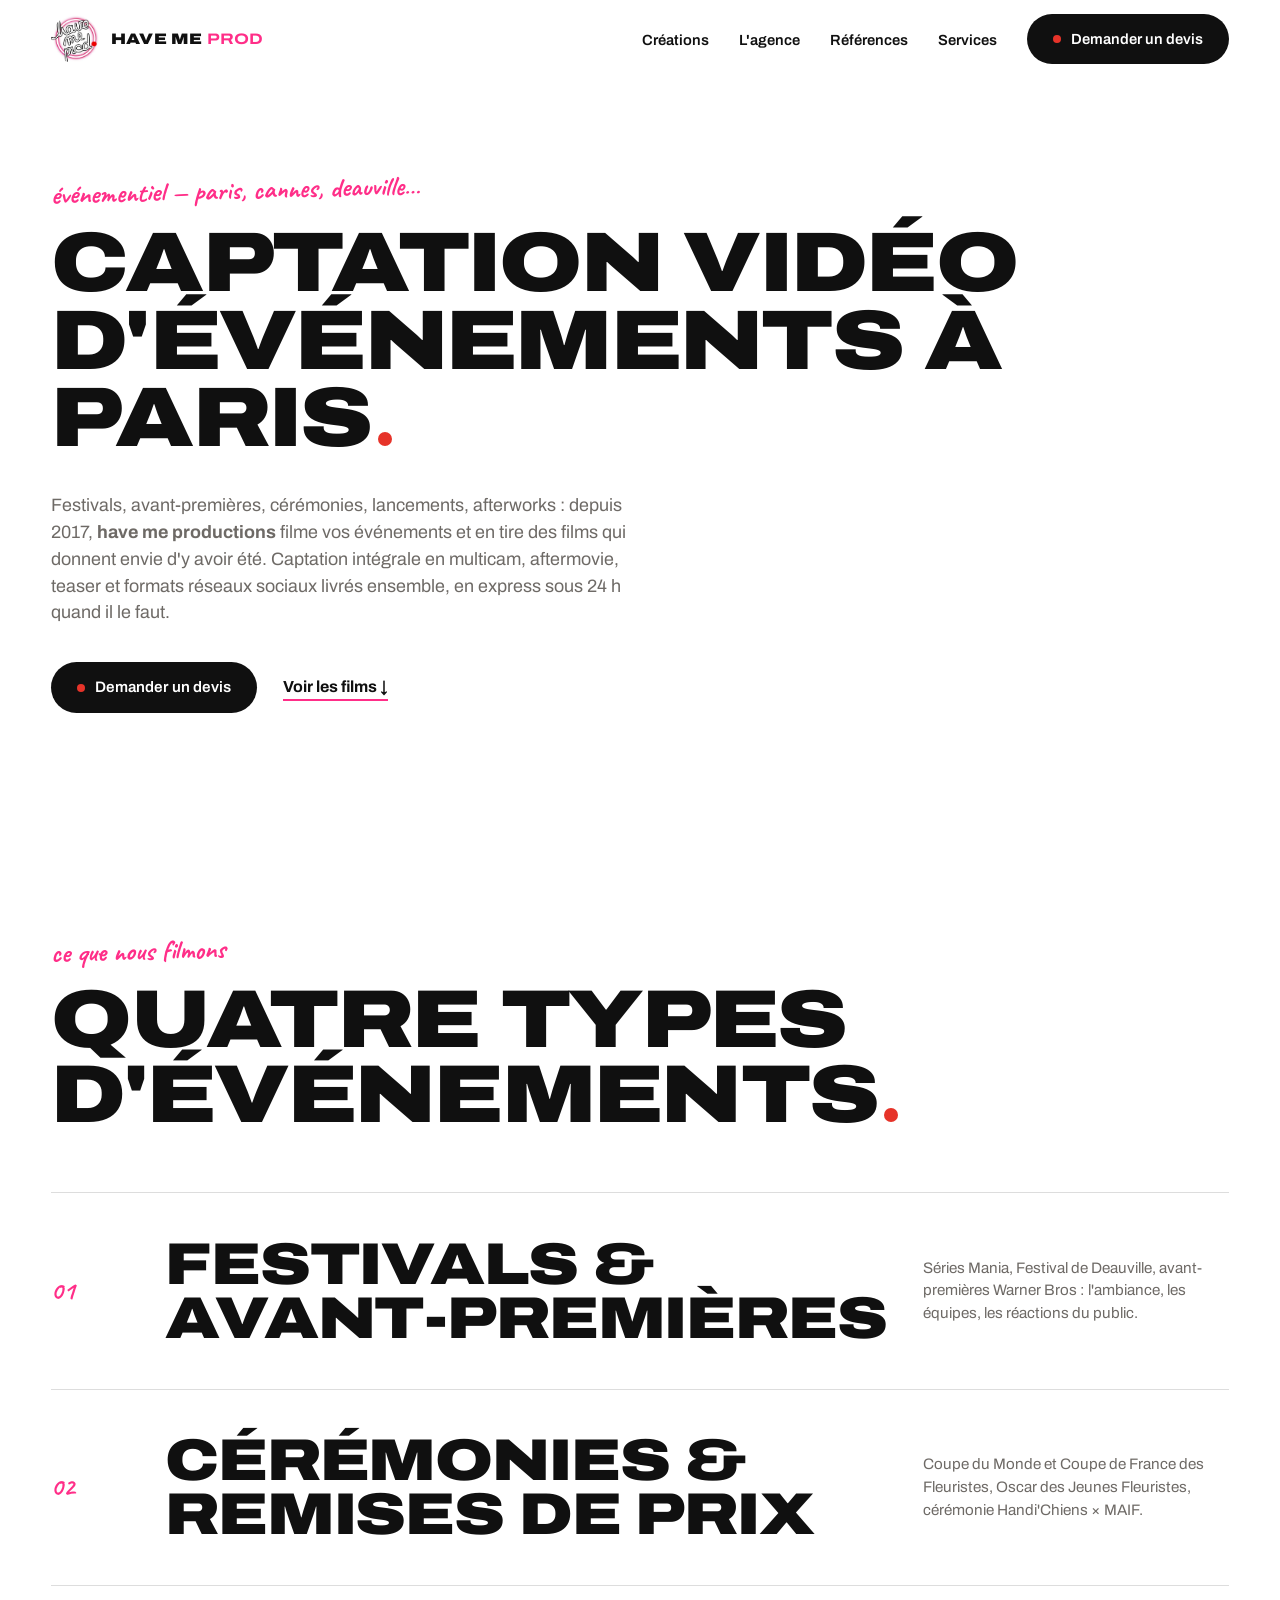
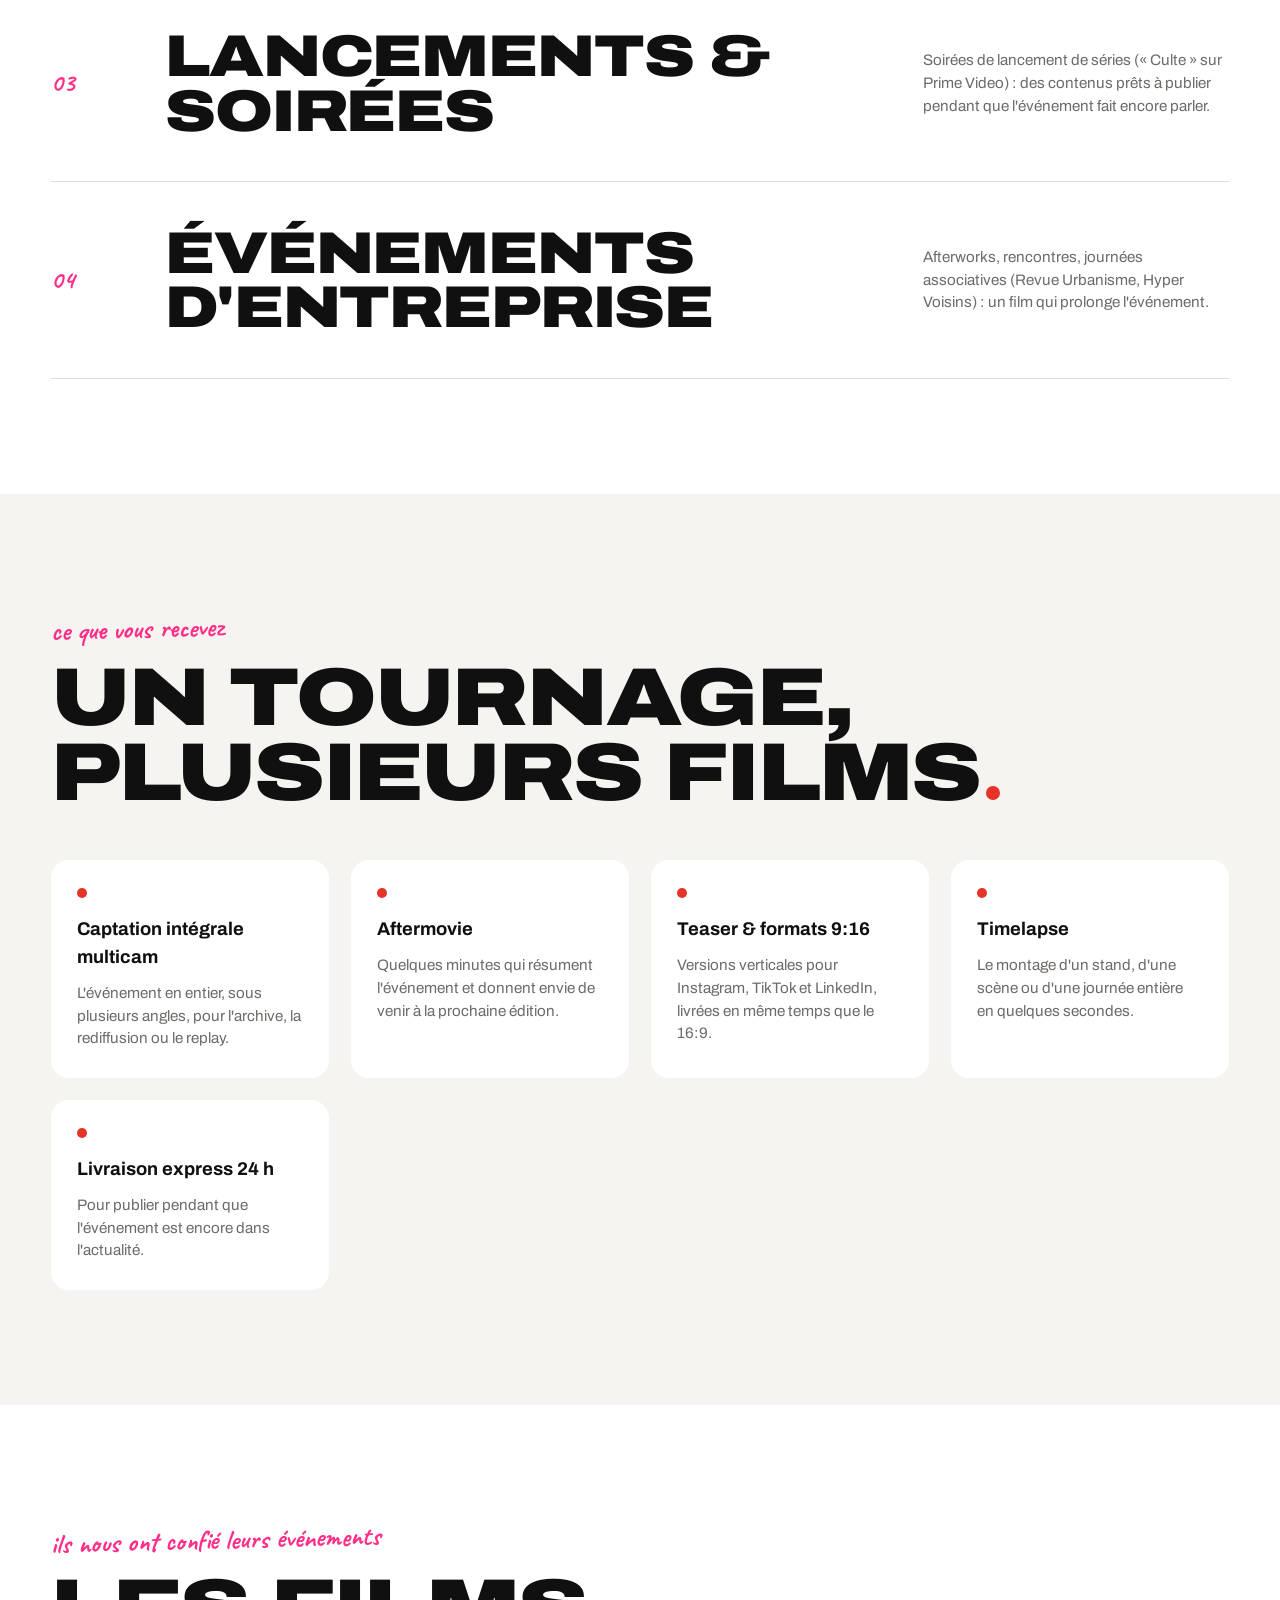
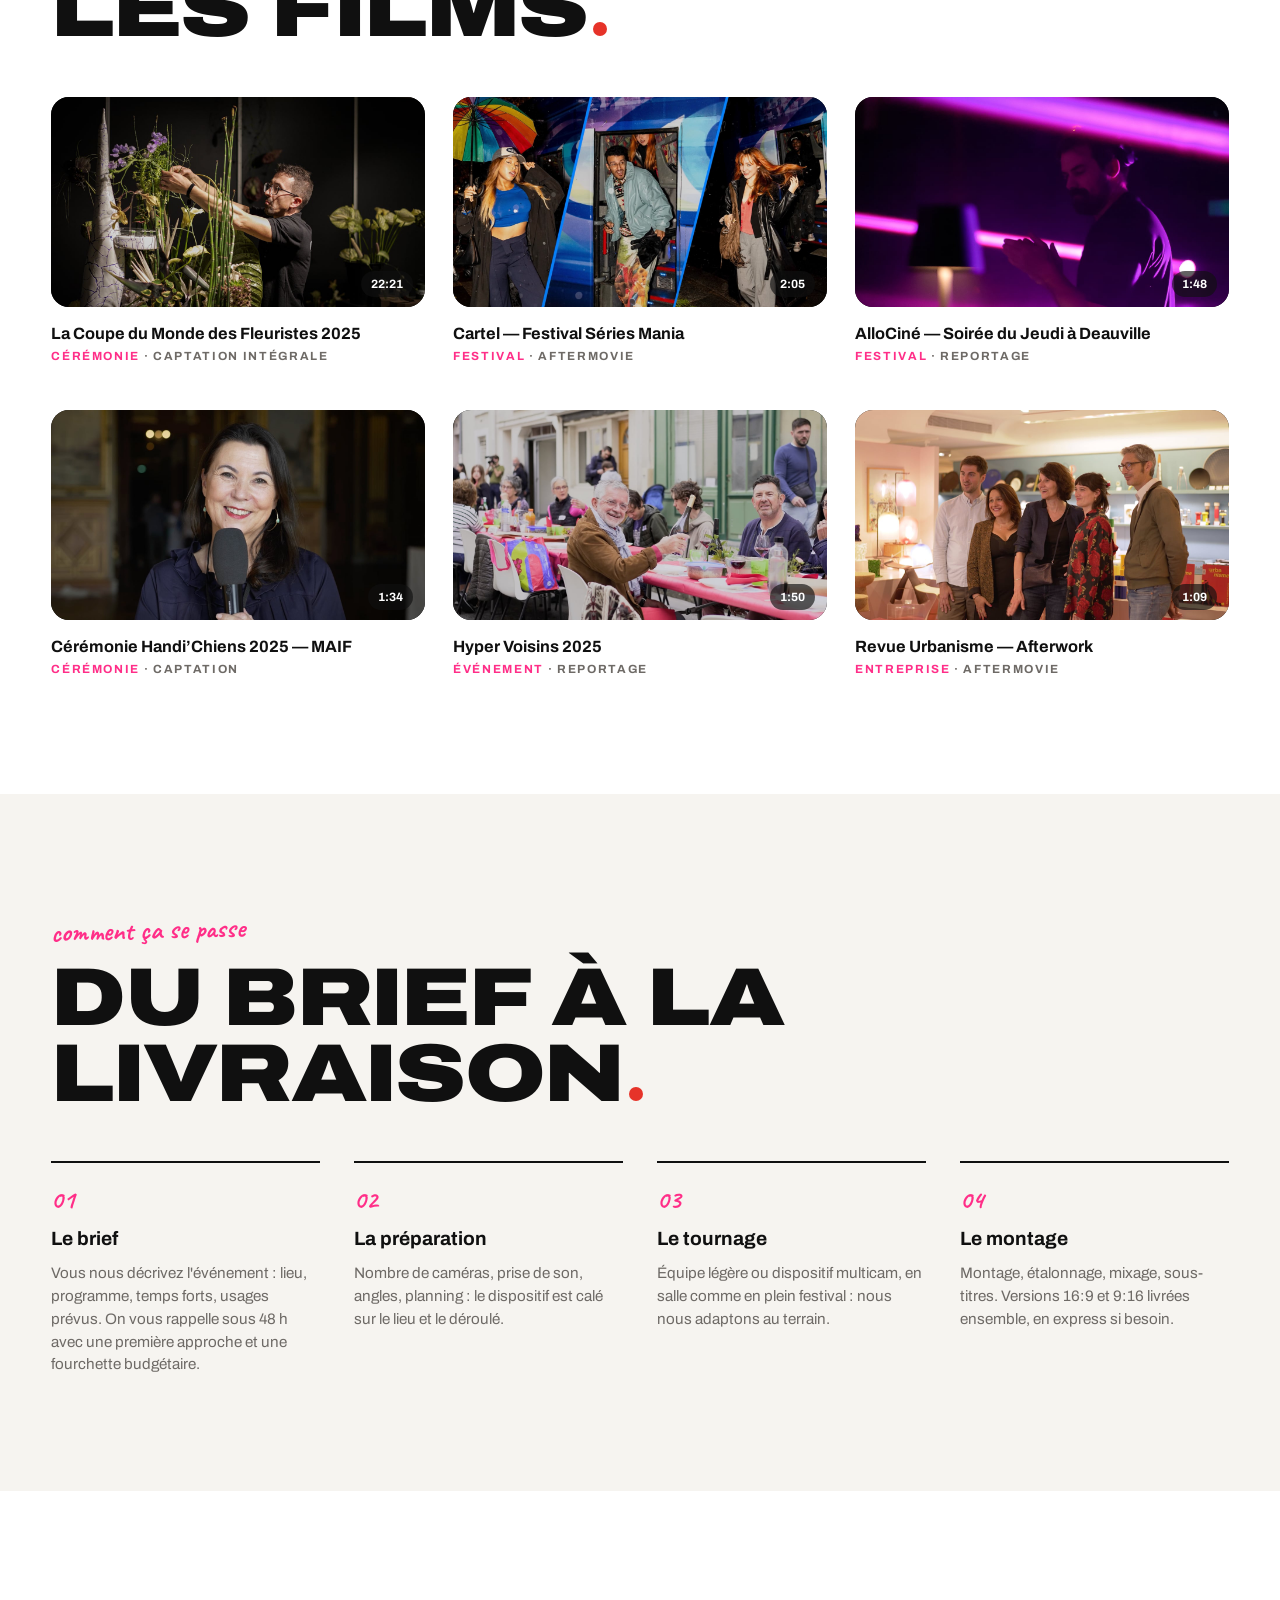
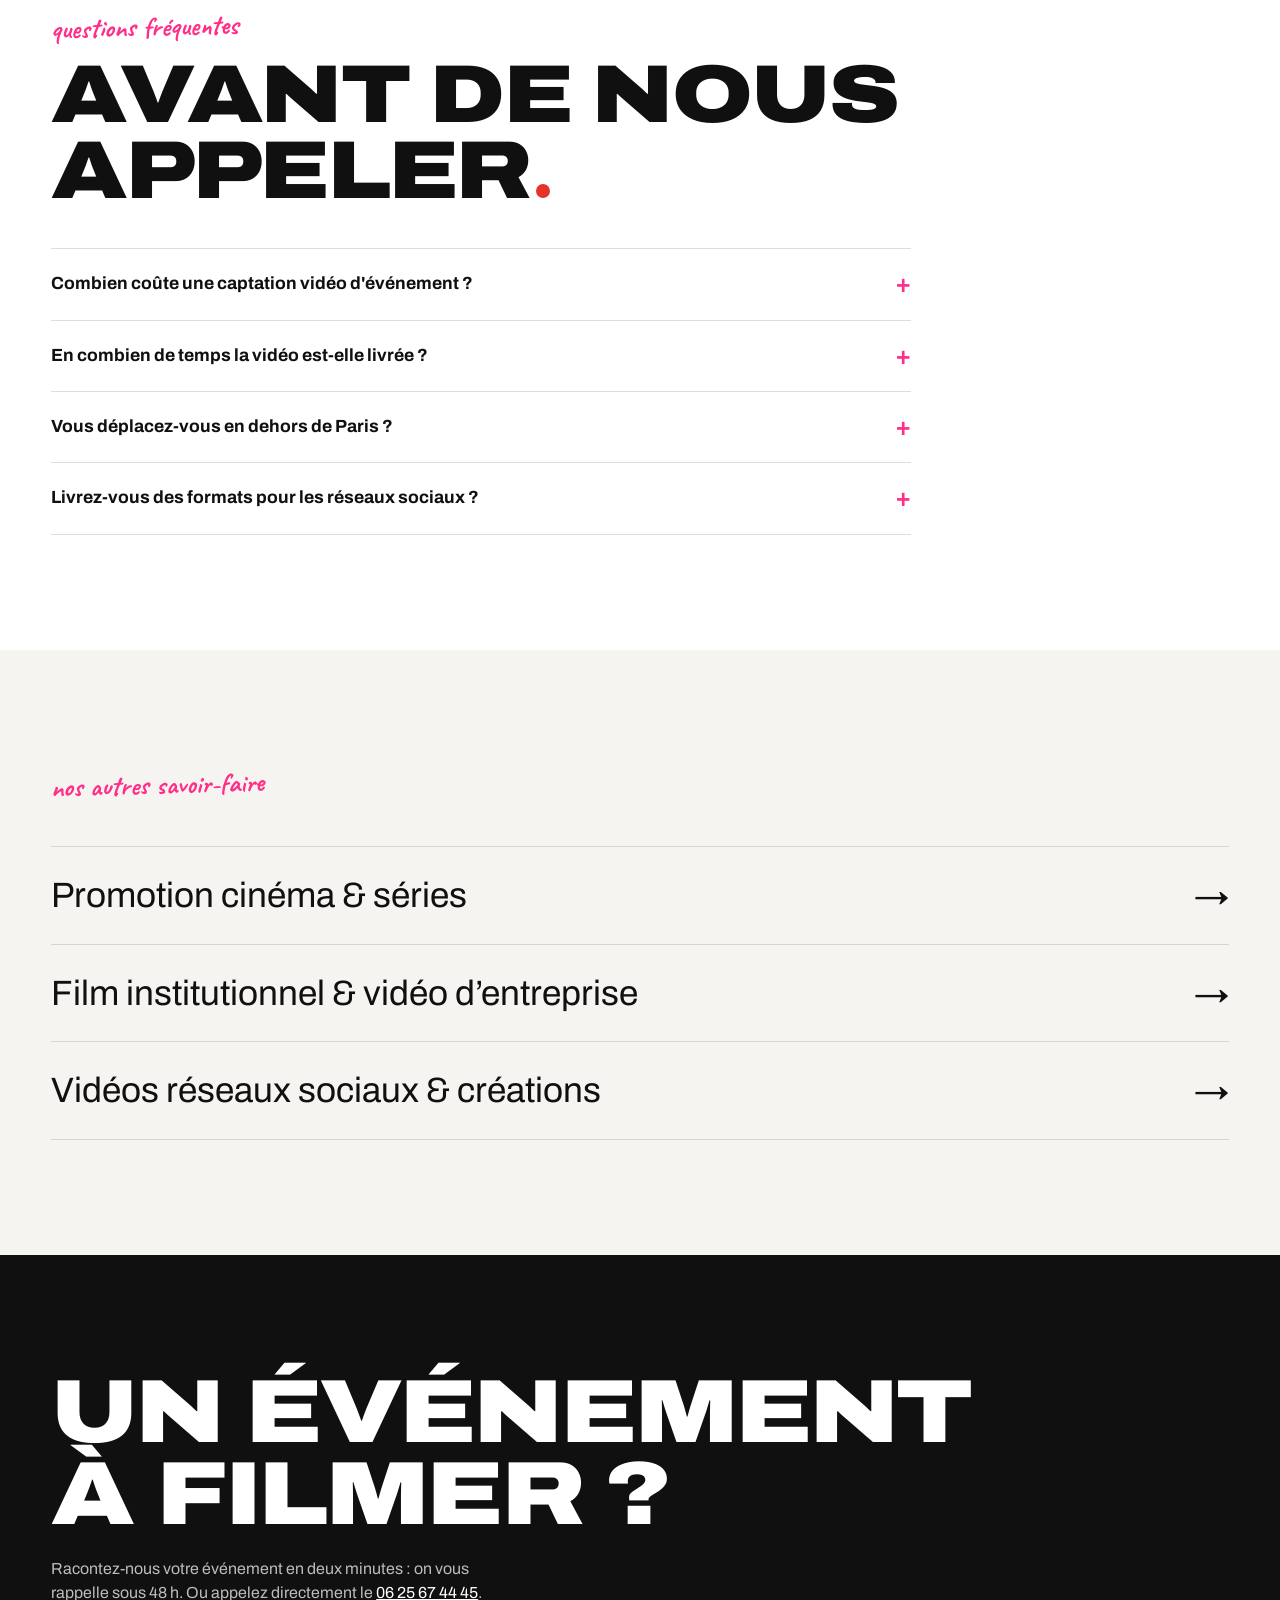
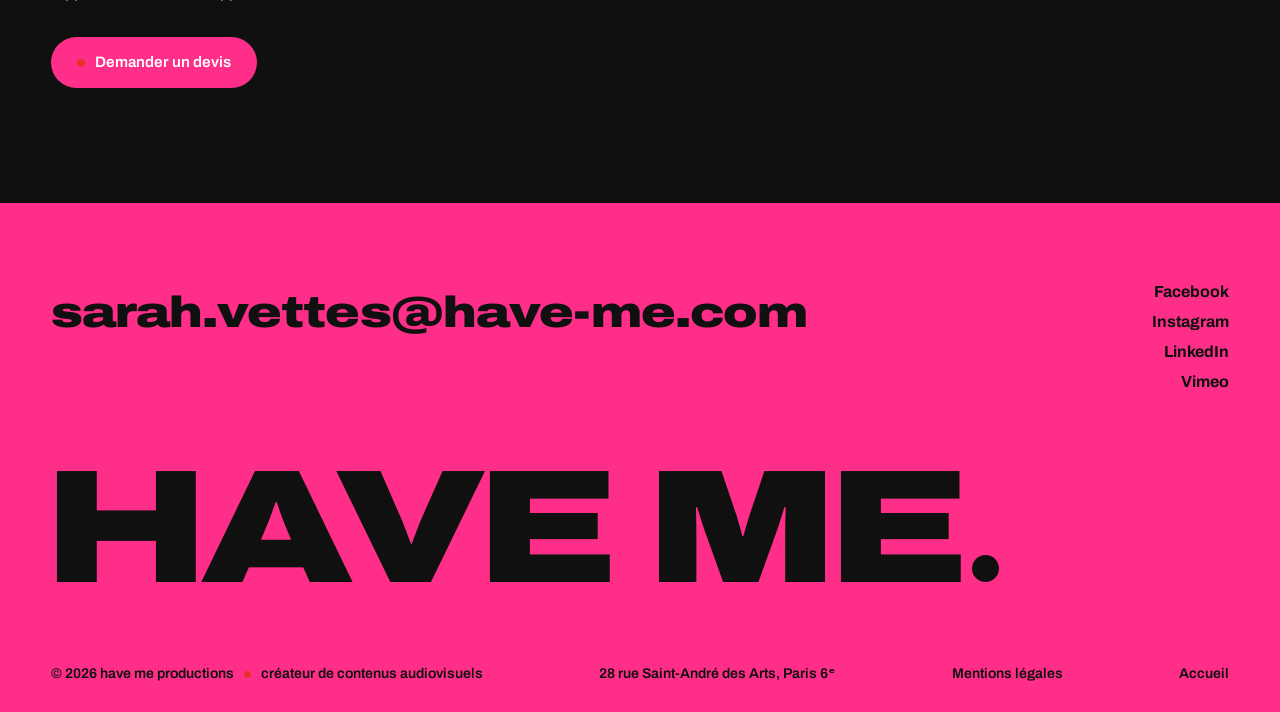
==== captation-video-evenement/index.html @ 72191d5e "Audit SEO : 4 pages service, mentions légales, balisage vidéo, rideau plus court, cercle et annotati" ====
<!DOCTYPE html>
<html lang="fr">
<head>
<meta charset="UTF-8">
<meta name="robots" content="noindex, nofollow">
<meta name="viewport" content="width=device-width, initial-scale=1.0">
<title>Captation vidéo d'événements à Paris — have me productions</title>
<meta name="description" content="Captation multicam, aftermovie, teaser et formats 9:16 pour vos festivals, cérémonies, lancements et soirées d'entreprise. Livraison express 24 h. Agence vidéo à Paris 6ᵉ.">
<link rel="canonical" href="https://have-me.com/captation-video-evenement/">
<meta property="og:type" content="website">
<meta property="og:title" content="Captation vidéo d'événements à Paris — have me productions">
<meta property="og:description" content="Festivals, cérémonies, lancements, afterworks : captation multicam, aftermovie et formats réseaux sociaux livrés ensemble.">
<meta property="og:url" content="https://have-me.com/captation-video-evenement/">
<meta property="og:image" content="https://have-me.com/assets/thumbs/1138021515.jpg">
<meta property="og:locale" content="fr_FR">
<link rel="icon" href="../public/logohaveme.jpeg">
<link rel="preconnect" href="https://fonts.googleapis.com">
<link rel="preconnect" href="https://fonts.gstatic.com" crossorigin>
<link href="https://fonts.googleapis.com/css2?family=Archivo:ital,wdth,wght@0,62..125,100..900;1,62..125,100..900&family=Caveat:wght@400..700&display=swap" rel="stylesheet">
<link rel="stylesheet" href="../css/style.css">
<script type="application/ld+json">
{
  "@context": "https://schema.org",
  "@graph": [
    {
      "@type": "Service",
      "@id": "https://have-me.com/captation-video-evenement/#service",
      "name": "Captation vidéo d'événements",
      "serviceType": "Captation vidéo d'événements",
      "description": "Captation multicam, aftermovie, teaser, timelapse et formats 9:16 pour festivals, cérémonies, lancements et événements d'entreprise. Livraison express 24 h.",
      "provider": { "@id": "https://have-me.com/#agence", "@type": "ProfessionalService", "name": "have me productions", "url": "https://have-me.com/" },
      "areaServed": "France",
      "url": "https://have-me.com/captation-video-evenement/"
    },
    {
      "@type": "BreadcrumbList",
      "itemListElement": [
        { "@type": "ListItem", "position": 1, "name": "Accueil", "item": "https://have-me.com/" },
        { "@type": "ListItem", "position": 2, "name": "Captation vidéo d'événements", "item": "https://have-me.com/captation-video-evenement/" }
      ]
    }
  ]
}
</script>
<script type="application/ld+json">
{
 "@context": "https://schema.org",
 "@graph": [
  {
   "@type": "VideoObject",
   "name": "La Coupe du Monde des Fleuristes 2025",
   "description": "Captation (événementiel) réalisé par have me productions, agence de création audiovisuelle à Paris.",
   "thumbnailUrl": "https://have-me.com/assets/thumbs/1138021515.jpg",
   "uploadDate": "2025-11-18",
   "duration": "PT22M21S",
   "embedUrl": "https://player.vimeo.com/video/1138021515",
   "publisher": {
    "@id": "https://have-me.com/#agence"
   }
  },
  {
   "@type": "VideoObject",
   "name": "Cartel — Festival Séries Mania",
   "description": "Aftermovie (cinéma et séries) réalisé par have me productions, agence de création audiovisuelle à Paris.",
   "thumbnailUrl": "https://have-me.com/assets/thumbs/1138025530.jpg",
   "uploadDate": "2025-11-18",
   "duration": "PT2M5S",
   "embedUrl": "https://player.vimeo.com/video/1138025530",
   "publisher": {
    "@id": "https://have-me.com/#agence"
   }
  },
  {
   "@type": "VideoObject",
   "name": "AlloCiné — Soirée du Jeudi à Deauville",
   "description": "Reportage (cinéma et séries) réalisé par have me productions, agence de création audiovisuelle à Paris.",
   "thumbnailUrl": "https://have-me.com/assets/thumbs/1138018758.jpg",
   "uploadDate": "2025-11-18",
   "duration": "PT1M48S",
   "embedUrl": "https://player.vimeo.com/video/1138018758",
   "publisher": {
    "@id": "https://have-me.com/#agence"
   }
  },
  {
   "@type": "VideoObject",
   "name": "Cérémonie Handi’Chiens 2025 — MAIF",
   "description": "Captation (causes engagées) réalisé par have me productions, agence de création audiovisuelle à Paris.",
   "thumbnailUrl": "https://have-me.com/assets/thumbs/1138038937.jpg",
   "uploadDate": "2025-11-18",
   "duration": "PT1M34S",
   "embedUrl": "https://player.vimeo.com/video/1138038937",
   "publisher": {
    "@id": "https://have-me.com/#agence"
   }
  },
  {
   "@type": "VideoObject",
   "name": "Hyper Voisins 2025",
   "description": "Reportage (événementiel) réalisé par have me productions, agence de création audiovisuelle à Paris.",
   "thumbnailUrl": "https://have-me.com/assets/thumbs/1138020257.jpg",
   "uploadDate": "2025-11-18",
   "duration": "PT1M50S",
   "embedUrl": "https://player.vimeo.com/video/1138020257",
   "publisher": {
    "@id": "https://have-me.com/#agence"
   }
  },
  {
   "@type": "VideoObject",
   "name": "Revue Urbanisme — Afterwork",
   "description": "Aftermovie (événementiel) réalisé par have me productions, agence de création audiovisuelle à Paris.",
   "thumbnailUrl": "https://have-me.com/assets/thumbs/1138014856.jpg",
   "uploadDate": "2025-11-18",
   "duration": "PT1M9S",
   "embedUrl": "https://player.vimeo.com/video/1138014856",
   "publisher": {
    "@id": "https://have-me.com/#agence"
   }
  }
 ]
}
</script>
</head>
<body class="page-service">

<header class="header">
  <a class="header__logo" href="../" aria-label="have me productions — accueil">
    <img src="../public/logohaveme.jpeg" alt="Logo have me prod" width="48" height="48">
    <span class="header__nom">have me<b>prod</b></span>
  </a>
  <button class="burger" type="button" aria-label="Ouvrir le menu" aria-expanded="false" aria-controls="menu">
    <span></span><span></span>
  </button>
  <nav class="header__nav" id="menu" aria-label="Navigation principale">
    <ul>
      <li><a class="roll" href="../#creations"><span data-t="Créations">Créations</span></a></li>
      <li><a class="roll" href="../#agence"><span data-t="L'agence">L'agence</span></a></li>
      <li><a class="roll" href="../#references"><span data-t="Références">Références</span></a></li>
      <li><a class="roll" href="../#services"><span data-t="Services">Services</span></a></li>
      <li><a class="btn" href="../#devis"><span class="dot"></span>Demander un devis</a></li>
    </ul>
  </nav>
</header>

<main>
  <section class="ps-hero">
    <div class="section__inner">
      <span class="eyebrow">événementiel — paris, cannes, deauville…</span>
      <h1 class="titre">Captation vidéo d'événements à <span class="nowrap">Paris<span class="point" aria-hidden="true"></span></span></h1>
      <p class="ps-hero__lead">
        Festivals, avant-premières, cérémonies, lancements, afterworks : depuis 2017,
        <strong>have me productions</strong> filme vos événements et en tire des films qui donnent
        envie d'y avoir été. Captation intégrale en multicam, aftermovie, teaser et formats
        réseaux sociaux livrés ensemble, en express sous 24&nbsp;h quand il le faut.
      </p>
      <div class="ps-hero__actions">
        <a class="btn" href="../#devis"><span class="dot"></span>Demander un devis</a>
        <a class="ps-lien" href="#films">Voir les films ↓</a>
      </div>
    </div>
  </section>

  <section class="ps-section">
    <div class="section__inner">
      <span class="eyebrow">ce que nous filmons</span>
      <h2 class="titre section__titre">Quatre types <span class="nowrap">d'événements<span class="point" aria-hidden="true"></span></span></h2>
      <ol class="services__liste">
        <li class="service">
          <span class="service__num">01</span>
          <h3 class="titre service__nom">Festivals &amp; avant-premières</h3>
          <p class="service__detail">Séries Mania, Festival de Deauville, avant-premières Warner Bros : l'ambiance, les équipes, les réactions du public.</p>
        </li>
        <li class="service">
          <span class="service__num">02</span>
          <h3 class="titre service__nom">Cérémonies &amp; remises de prix</h3>
          <p class="service__detail">Coupe du Monde et Coupe de France des Fleuristes, Oscar des Jeunes Fleuristes, cérémonie Handi'Chiens × MAIF.</p>
        </li>
        <li class="service">
          <span class="service__num">03</span>
          <h3 class="titre service__nom">Lancements &amp; soirées</h3>
          <p class="service__detail">Soirées de lancement de séries (« Culte » sur Prime Video) : des contenus prêts à publier pendant que l'événement fait encore parler.</p>
        </li>
        <li class="service">
          <span class="service__num">04</span>
          <h3 class="titre service__nom">Événements d'entreprise</h3>
          <p class="service__detail">Afterworks, rencontres, journées associatives (Revue Urbanisme, Hyper Voisins) : un film qui prolonge l'événement.</p>
        </li>
      </ol>
    </div>
  </section>

  <section class="ps-section ps-papier">
    <div class="section__inner">
      <span class="eyebrow">ce que vous recevez</span>
      <h2 class="titre section__titre">Un tournage, plusieurs <span class="nowrap">films<span class="point" aria-hidden="true"></span></span></h2>
      <ul class="ps-formats">
        <li><i class="point"></i><h3>Captation intégrale multicam</h3><p>L'événement en entier, sous plusieurs angles, pour l'archive, la rediffusion ou le replay.</p></li>
        <li><i class="point"></i><h3>Aftermovie</h3><p>Quelques minutes qui résument l'événement et donnent envie de venir à la prochaine édition.</p></li>
        <li><i class="point"></i><h3>Teaser &amp; formats 9:16</h3><p>Versions verticales pour Instagram, TikTok et LinkedIn, livrées en même temps que le 16:9.</p></li>
        <li><i class="point"></i><h3>Timelapse</h3><p>Le montage d'un stand, d'une scène ou d'une journée entière en quelques secondes.</p></li>
        <li><i class="point"></i><h3>Livraison express 24 h</h3><p>Pour publier pendant que l'événement est encore dans l'actualité.</p></li>
      </ul>
    </div>
  </section>

  <section class="ps-section" id="films">
    <div class="section__inner">
      <span class="eyebrow">ils nous ont confié leurs événements</span>
      <h2 class="titre section__titre">Les <span class="nowrap">films<span class="point" aria-hidden="true"></span></span></h2>
      <div class="grille">
        <button class="carte" type="button" data-video="1138021515"><span class="carte__media"><img src="../assets/thumbs/1138021515.jpg" alt="Captation de la Coupe du Monde des Fleuristes 2025" loading="lazy" width="1280" height="720"><span class="carte__duree">22:21</span></span><span class="carte__titre">La Coupe du Monde des Fleuristes 2025</span><span class="carte__meta"><b>Cérémonie</b> · captation intégrale</span></button>
        <button class="carte" type="button" data-video="1138025530"><span class="carte__media"><img src="../assets/thumbs/1138025530.jpg" alt="Aftermovie du Festival Séries Mania pour l'agence Cartel" loading="lazy" width="1280" height="720"><span class="carte__duree">2:05</span></span><span class="carte__titre">Cartel — Festival Séries Mania</span><span class="carte__meta"><b>Festival</b> · aftermovie</span></button>
        <button class="carte" type="button" data-video="1138018758"><span class="carte__media"><img src="../assets/thumbs/1138018758.jpg" alt="Soirée AlloCiné au Festival de Deauville" loading="lazy" width="1280" height="720"><span class="carte__duree">1:48</span></span><span class="carte__titre">AlloCiné — Soirée du Jeudi à Deauville</span><span class="carte__meta"><b>Festival</b> · reportage</span></button>
        <button class="carte" type="button" data-video="1138038937"><span class="carte__media"><img src="../assets/thumbs/1138038937.jpg" alt="Cérémonie Handi'Chiens 2025 avec la MAIF" loading="lazy" width="1280" height="720"><span class="carte__duree">1:34</span></span><span class="carte__titre">Cérémonie Handi’Chiens 2025 — MAIF</span><span class="carte__meta"><b>Cérémonie</b> · captation</span></button>
        <button class="carte" type="button" data-video="1138020257"><span class="carte__media"><img src="../assets/thumbs/1138020257.jpg" alt="Reportage sur l'événement Hyper Voisins 2025" loading="lazy" width="1280" height="720"><span class="carte__duree">1:50</span></span><span class="carte__titre">Hyper Voisins 2025</span><span class="carte__meta"><b>Événement</b> · reportage</span></button>
        <button class="carte" type="button" data-video="1138014856"><span class="carte__media"><img src="../assets/thumbs/1138014856.jpg" alt="Aftermovie de l'afterwork de la Revue Urbanisme" loading="lazy" width="1280" height="720"><span class="carte__duree">1:09</span></span><span class="carte__titre">Revue Urbanisme — Afterwork</span><span class="carte__meta"><b>Entreprise</b> · aftermovie</span></button>
      </div>
    </div>
  </section>

  <section class="ps-section ps-papier">
    <div class="section__inner">
      <span class="eyebrow">comment ça se passe</span>
      <h2 class="titre section__titre">Du brief à la <span class="nowrap">livraison<span class="point" aria-hidden="true"></span></span></h2>
      <ol class="ps-etapes">
        <li><h3>Le brief</h3><p>Vous nous décrivez l'événement : lieu, programme, temps forts, usages prévus. On vous rappelle sous 48&nbsp;h avec une première approche et une fourchette budgétaire.</p></li>
        <li><h3>La préparation</h3><p>Nombre de caméras, prise de son, angles, planning : le dispositif est calé sur le lieu et le déroulé.</p></li>
        <li><h3>Le tournage</h3><p>Équipe légère ou dispositif multicam, en salle comme en plein festival : nous nous adaptons au terrain.</p></li>
        <li><h3>Le montage</h3><p>Montage, étalonnage, mixage, sous-titres. Versions 16:9 et 9:16 livrées ensemble, en express si besoin.</p></li>
      </ol>
    </div>
  </section>

  <section class="ps-section">
    <div class="section__inner">
      <span class="eyebrow">questions fréquentes</span>
      <h2 class="titre section__titre">Avant de nous <span class="nowrap">appeler<span class="point" aria-hidden="true"></span></span></h2>
      <div class="ps-faq">
        <details>
          <summary>Combien coûte une captation vidéo d'événement&nbsp;?</summary>
          <p>Le budget dépend de la durée de l'événement, du nombre de caméras et des films à livrer. Décrivez votre projet dans le formulaire : nous revenons vers vous sous 48&nbsp;h avec une fourchette budgétaire.</p>
        </details>
        <details>
          <summary>En combien de temps la vidéo est-elle livrée&nbsp;?</summary>
          <p>En express sous 24&nbsp;h pour un aftermovie ou des formats réseaux sociaux. Pour une captation intégrale, le délai est fixé avec vous au moment du devis.</p>
        </details>
        <details>
          <summary>Vous déplacez-vous en dehors de Paris&nbsp;?</summary>
          <p>Oui. Nous avons notamment tourné à Cannes et au Festival de Deauville.</p>
        </details>
        <details>
          <summary>Livrez-vous des formats pour les réseaux sociaux&nbsp;?</summary>
          <p>Oui : chaque film peut être livré en 16:9 et en 9:16, en même temps.</p>
        </details>
      </div>
    </div>
  </section>

  <section class="ps-section ps-papier">
    <div class="section__inner">
      <span class="eyebrow">nos autres savoir-faire</span>
      <ul class="ps-autres">
        <li><a href="../promotion-cinema-series/">Promotion cinéma &amp; séries <span aria-hidden="true">→</span></a></li>
        <li><a href="../film-institutionnel/">Film institutionnel &amp; vidéo d’entreprise <span aria-hidden="true">→</span></a></li>
        <li><a href="../video-reseaux-sociaux/">Vidéos réseaux sociaux &amp; créations <span aria-hidden="true">→</span></a></li>
      </ul>
    </div>
  </section>

  <section class="ps-section ps-cta">
    <div class="section__inner">
      <h2 class="titre">Un événement <span class="nowrap">à filmer&nbsp;?</span></h2>
      <p>Racontez-nous votre événement en deux minutes : on vous rappelle sous 48&nbsp;h. Ou appelez directement le <a href="tel:+33625674445">06 25 67 44 45</a>.</p>
      <a class="btn btn--rose" href="../#devis"><span class="dot"></span>Demander un devis</a>
    </div>
  </section>
</main>

<footer class="footer">
  <div class="footer__haut">
    <a class="footer__mail" href="mailto:sarah.vettes@have-me.com">sarah.vettes@have-me.com</a>
    <ul class="footer__socials">
      <li><a class="roll" href="https://www.facebook.com/havemeprod/" target="_blank" rel="noopener"><span data-t="Facebook">Facebook</span></a></li>
      <li><a class="roll" href="https://www.instagram.com/have_me_productions/" target="_blank" rel="noopener"><span data-t="Instagram">Instagram</span></a></li>
      <li><a class="roll" href="https://www.linkedin.com/company/have-me-productions/" target="_blank" rel="noopener"><span data-t="LinkedIn">LinkedIn</span></a></li>
      <li><a class="roll" href="https://vimeo.com/haveme" target="_blank" rel="noopener"><span data-t="Vimeo">Vimeo</span></a></li>
    </ul>
  </div>
  <p class="footer__marque titre" aria-hidden="true">have me<span class="point"></span></p>
  <div class="footer__bas">
    <span>© 2026 have me productions<span class="dot"></span>créateur de contenus audiovisuels</span>
    <span>28 rue Saint-André des Arts, Paris 6ᵉ</span>
    <a href="../mentions-legales.html">Mentions légales</a>
    <a href="../">Accueil</a>
  </div>
</footer>

<script src="../js/service.js"></script>
</body>
</html>
---- css/style.css ----
/* ==========================================================================
   have me productions — thème « point rouge », v2 (motion premium)
   Galerie blanche, encre noire, rose néon, point rouge signature.
   ========================================================================== */
:root{
  --blanc:#ffffff;
  --papier:#f6f4f0;
  --encre:#101010;
  --gris:#6e6a66;
  --gris-clair:#d8d4cf;
  --rose:#ff2e88;
  --rouge:#e63329;
  --rayon:18px;
  --ease:cubic-bezier(.16,1,.3,1);
  --gouttiere:clamp(20px,4vw,56px);
}
*{margin:0;padding:0;box-sizing:border-box}
html{-webkit-text-size-adjust:100%}
html:not(.lenis){scroll-behavior:smooth}
html.lenis,html.lenis body{height:auto}
.lenis.lenis-stopped{overflow:hidden}
body{
  font-family:'Archivo',system-ui,sans-serif;
  background:var(--blanc);
  color:var(--encre);
  line-height:1.5;
  -webkit-font-smoothing:antialiased;
  overflow-x:clip;
}
img{max-width:100%;display:block}
a{color:inherit}
button{font:inherit;color:inherit}
::selection{background:var(--rose);color:var(--blanc)}
.script{font-family:'Caveat',cursive;font-weight:700}
:focus-visible{outline:2.5px solid var(--rose);outline-offset:3px;border-radius:4px}

.titre{
  font-weight:900;
  font-variation-settings:"wdth" 122;
  text-transform:uppercase;
  letter-spacing:-.02em;
  line-height:.92;
}
.point{
  display:inline-block;width:.17em;height:.17em;border-radius:50%;
  background:var(--rouge);margin-left:.07em;vertical-align:baseline;
}
.eyebrow{
  font-family:'Caveat',cursive;font-weight:700;
  font-size:clamp(1.35rem,2.2vw,1.7rem);color:var(--rose);
  transform:rotate(-1.5deg);display:inline-block;
}
.section{padding:clamp(90px,12vw,160px) var(--gouttiere)}
.section__inner{max-width:1320px;margin:0 auto}
.section__titre{font-size:clamp(2.4rem,6.4vw,5.6rem);margin-top:10px}

/* ---------- boutons ---------- */
.btn{
  position:relative;overflow:hidden;isolation:isolate;
  display:inline-flex;align-items:center;gap:10px;
  background:var(--encre);color:var(--blanc);
  padding:14px 26px;border-radius:999px;
  text-decoration:none;font-weight:600;font-size:.95rem;
  border:none;cursor:pointer;
  transition:color .4s var(--ease);
}
/* remplissage rose qui monte depuis le bas */
.btn::before{
  content:"";position:absolute;inset:0;z-index:-1;border-radius:inherit;
  background:var(--rose);transform:translateY(101%);
  transition:transform .55s var(--ease);
}
.btn:hover::before,.btn:focus-visible::before{transform:none}
.btn .dot{width:8px;height:8px;border-radius:50%;background:var(--rouge);flex:none;transition:background .3s ease,transform .4s var(--ease)}
.btn:hover .dot{background:var(--blanc);transform:scale(1.4)}
.btn--rose{background:var(--rose)}
.btn--rose::before{background:var(--blanc)}
.btn--rose:hover{color:var(--encre)}
.btn--rose:hover .dot{background:var(--rouge)}

/* lien « roll » : le libellé glisse et laisse place à son double */
.roll{text-decoration:none;display:inline-block;overflow:hidden;vertical-align:bottom}
.roll span{display:inline-block;position:relative;transition:transform .5s var(--ease)}
.roll span::after{
  content:attr(data-t);position:absolute;left:0;top:100%;color:var(--rose);
}
.roll:hover span,.roll:focus-visible span{transform:translateY(-100%)}

/* ---------- intro (rideau) ---------- */
.intro{display:none}
.avec-intro .intro{
  position:fixed;inset:0;z-index:200;display:flex;flex-direction:column;justify-content:space-between;
  padding:28px var(--gouttiere);background:var(--encre);color:var(--blanc);
  /* secours si le JS ne se charge pas : le rideau s'efface seul */
  animation:introSecours .6s ease 6s forwards;
}
@keyframes introSecours{to{opacity:0;visibility:hidden}}
.intro__haut{display:flex;justify-content:space-between;align-items:baseline;font-weight:600}
.intro__marque{font-weight:900;font-variation-settings:"wdth" 122;text-transform:uppercase;font-size:1.1rem;letter-spacing:.02em}
.intro__lieu{font-family:'Caveat',cursive;font-size:1.5rem;color:var(--rose)}
.intro__compteur{
  font-weight:900;font-variation-settings:"wdth" 125;line-height:.8;
  font-size:clamp(6rem,22vw,20rem);letter-spacing:-.04em;align-self:flex-end;
  display:flex;align-items:flex-start;overflow:hidden;
}
.intro__compteur b{font-weight:inherit;display:inline-block;font-variant-numeric:tabular-nums}
.intro__barre{position:absolute;left:0;right:0;bottom:0;height:4px;background:rgba(255,255,255,.08)}
.intro__barre i{position:absolute;inset:0;background:linear-gradient(90deg,var(--rouge),var(--rose));transform:scaleX(0);transform-origin:0 50%}

/* ---------- header ---------- */
.header{
  position:fixed;top:0;left:0;right:0;z-index:80;
  display:flex;align-items:center;justify-content:space-between;
  padding:14px var(--gouttiere);
  transition:background .4s ease,box-shadow .4s ease;
}
.header.plein{
  background:rgba(255,255,255,.82);
  backdrop-filter:blur(16px) saturate(1.4);-webkit-backdrop-filter:blur(16px) saturate(1.4);
  box-shadow:0 1px 0 rgba(16,16,16,.06);
}
.header__logo{display:flex;align-items:center;gap:12px;text-decoration:none}
.header__logo img{width:48px;height:48px;object-fit:cover;border-radius:50%;transition:transform .8s var(--ease)}
.header__logo:hover img{transform:rotate(-20deg) scale(1.06)}
.header__nom{font-weight:900;font-variation-settings:"wdth" 122;text-transform:uppercase;font-size:.95rem;letter-spacing:.01em}
.header__nom b{color:var(--rose);margin-left:.3em}
.header__nav ul{display:flex;gap:30px;align-items:center;list-style:none}
.header__nav a{font-size:.92rem;font-weight:600}
.burger{display:none;background:none;border:none;cursor:pointer;padding:12px;position:relative;z-index:2}
.burger span{display:block;width:26px;height:2px;background:var(--encre);margin:6px 0;transition:transform .5s var(--ease)}
.nav-ouverte .burger span:nth-child(1){transform:translateY(4px) rotate(45deg)}
.nav-ouverte .burger span:nth-child(2){transform:translateY(-4px) rotate(-45deg)}

/* ---------- hero : mise en page de base (sans motion) ---------- */
.hero{position:relative;padding:150px var(--gouttiere) 0}
.hero__texte{max-width:1320px;margin:0 auto;position:relative;z-index:2}
.hero__h1{font-size:inherit;font-weight:inherit}
.hero__titre{display:block;font-size:clamp(2.4rem,7.4vw,8.4rem);margin-top:14px}
.hero__ligne{display:block;white-space:nowrap}
.hero__titre .cercle{position:relative;display:inline-block;white-space:nowrap}
.hero__titre .cercle svg{
  position:absolute;inset:-18% -7%;width:114%;height:136%;
  overflow:visible;pointer-events:none;
}
.hero__titre .cercle path{
  fill:none;stroke:var(--rose);stroke-width:7;stroke-linecap:round;vector-effect:non-scaling-stroke;
  stroke-dasharray:3000;stroke-dashoffset:0;
  filter:drop-shadow(0 0 6px rgba(255,46,136,.45));
}
.hero__bas{display:flex;justify-content:space-between;align-items:flex-end;gap:32px;margin-top:34px;flex-wrap:wrap}
.hero__sub{font-size:1.08rem;color:var(--gris);max-width:44ch}
.hero__sub strong{color:var(--encre)}
.hero__actions{display:flex;gap:26px;align-items:center}
.hero__scroll{
  display:inline-flex;align-items:center;gap:10px;
  font-size:.75rem;font-weight:700;letter-spacing:.2em;text-transform:uppercase;color:var(--gris);
}
.hero__scroll i{width:1px;height:38px;background:var(--gris-clair);position:relative;overflow:hidden}
.hero__scroll i::after{
  content:"";position:absolute;left:0;top:0;width:100%;height:40%;background:var(--rose);
  animation:goutte 1.8s var(--ease) infinite;
}
@keyframes goutte{from{transform:translateY(-100%)}to{transform:translateY(260%)}}

.hero__scene{position:relative;max-width:1320px;margin:60px auto 0}
.screen{
  position:relative;display:block;width:100%;aspect-ratio:16/9;overflow:hidden;cursor:pointer;
  border:none;padding:0;background:var(--encre);border-radius:var(--rayon);
}
.screen img,.screen iframe{position:absolute;inset:0;width:100%;height:100%;object-fit:cover;border:0}
.screen iframe{pointer-events:none;opacity:0;transition:opacity 1s ease}
.screen.ambiant-actif iframe{opacity:1}
.screen__voile{position:absolute;inset:0;background:linear-gradient(180deg,transparent 55%,rgba(16,16,16,.55))}
.screen__legende{
  position:absolute;left:0;right:0;top:50%;transform:translateY(-50%);
  display:flex;justify-content:center;gap:.04em;pointer-events:none;
  font-weight:900;font-variation-settings:"wdth" 125;text-transform:uppercase;
  font-size:clamp(3.4rem,15vw,16rem);line-height:.8;letter-spacing:-.04em;color:var(--blanc);
  mix-blend-mode:difference;opacity:0;
}
.screen__mot{display:inline-block}
.screen__mot:last-child{color:var(--rose);mix-blend-mode:normal}
.screen__badge{
  position:absolute;left:20px;bottom:18px;z-index:2;
  display:inline-flex;align-items:center;gap:9px;
  background:rgba(16,16,16,.6);color:var(--blanc);
  font-size:.75rem;font-weight:700;letter-spacing:.12em;text-transform:uppercase;
  padding:9px 15px;border-radius:999px;backdrop-filter:blur(8px);-webkit-backdrop-filter:blur(8px);
}
.screen__badge b{color:var(--rose)}
.screen__badge i{width:8px;height:8px;border-radius:50%;background:var(--rouge);animation:pulse 1.2s ease-in-out infinite}
.annotation{
  display:none;position:absolute;z-index:4;
  font-size:1.5rem;transform:rotate(3deg);color:var(--encre);
  display:flex;align-items:center;gap:6px;pointer-events:none;
}
.annotation svg{width:46px;height:34px;transform:translateY(14px)}
.annotation svg path{fill:none;stroke:var(--rose);stroke-width:2.5;stroke-linecap:round}
@keyframes pulse{50%{transform:scale(1.7);opacity:.35}}

/* ---------- hero : mode cinéma (posé en JS) ----------
   La scène couvre tout l'écran ; un clip-path la réduit à une carte en bas
   à droite. --p (0 → 1, piloté au scroll) ouvre le film plein cadre. */
.motion .hero{height:100vh;height:100svh;padding:0;overflow:hidden}
/* bas du titre (padding 130 + eyebrow + marge 14 + 2 lignes à .92) : la carte vidéo
   commence assez bas pour laisser la place à l'annotation « tourné à Cannes ! » */
.motion .hero{
  --titre-bas:calc(144px + 1.5 * clamp(1.35rem,2.2vw,1.7rem) + 1.84 * clamp(2.4rem,7.4vw,8.4rem));
  --t:max(52svh,calc(var(--titre-bas) + 78px));
}
.motion .hero__texte{position:static;padding:130px var(--gouttiere) 0;max-width:none}
.motion .hero__texte > *{max-width:1320px}
.motion .hero__bas{position:absolute;z-index:2;left:var(--gouttiere);bottom:6svh;margin:0;flex-direction:column;align-items:flex-start;max-width:min(40vw,520px)}
.motion .hero__scene{
  --p:0;--r:var(--gouttiere);--b:6svh;--l:50vw;
  position:absolute;inset:0;margin:0;max-width:none;z-index:3;
  clip-path:inset(
    calc(var(--t) * (1 - var(--p))) calc(var(--r) * (1 - var(--p)))
    calc(var(--b) * (1 - var(--p))) calc(var(--l) * (1 - var(--p)))
    round calc(var(--rayon) * (1 - var(--p))));
  will-change:clip-path;
}
.motion .screen{position:absolute;inset:0;width:100%;height:100%;aspect-ratio:auto;border-radius:0}
.motion .screen img{transform:scale(calc(1.25 - .25 * var(--p)))}
.motion .screen__badge{
  left:calc(var(--l) * (1 - var(--p)) + 20px);
  bottom:calc(var(--b) * (1 - var(--p)) + 18px);
}
.motion .annotation{display:flex;top:calc(var(--t) - 58px);left:calc(50vw + 8px)}

/* ---------- clients (marquee piloté par la vitesse de scroll) ---------- */
.clients{padding:56px 0 46px;border-bottom:1px solid rgba(16,16,16,.07);overflow:hidden}
.clients__label{
  text-align:center;font-size:.72rem;font-weight:700;letter-spacing:.24em;text-transform:uppercase;
  color:var(--gris);margin-bottom:30px;
}
.clients__piste{overflow:hidden;mask-image:linear-gradient(90deg,transparent,#000 12%,#000 88%,transparent)}
.clients__inner{display:flex;gap:80px;width:max-content;animation:defile 50s linear infinite}
.js-marquee .clients__inner{animation:none}
.clients__inner img{
  height:46px;width:auto;object-fit:contain;
  filter:grayscale(1) opacity(.5);transition:filter .3s ease;
}
.clients__inner img:hover{filter:none}
@keyframes defile{to{transform:translateX(-50%)}}

/* ---------- manifeste ---------- */
.manifeste__texte{
  font-size:clamp(1.9rem,4.6vw,4.2rem);
  font-weight:800;line-height:1.14;letter-spacing:-.02em;max-width:22ch;
  margin-top:28px;
}
.manifeste__texte em{font-style:normal;color:var(--rose)}
.pastille{
  display:inline-block;vertical-align:middle;
  width:1.7em;height:.95em;margin:0 .12em .12em;border-radius:999px;overflow:hidden;
  background:var(--encre);
}
.pastille img{width:100%;height:100%;object-fit:cover}
.chiffres{
  display:grid;grid-template-columns:repeat(4,1fr);gap:24px;margin-top:clamp(60px,8vw,110px);
  border-top:1px solid rgba(16,16,16,.12);padding-top:28px;
}
.chiffre b{display:block;font-weight:900;font-variation-settings:"wdth" 122;font-size:clamp(2rem,4vw,3.4rem);line-height:1;letter-spacing:-.02em;font-variant-numeric:tabular-nums}
.chiffre span{display:block;margin-top:8px;font-size:.78rem;font-weight:600;letter-spacing:.14em;text-transform:uppercase;color:var(--gris)}

/* ---------- sélection (défilement horizontal) ---------- */
.selection{background:var(--papier);overflow:hidden}
.selection__piste{
  display:flex;align-items:center;gap:clamp(24px,3vw,48px);
  height:100vh;height:100svh;padding:90px var(--gouttiere) 40px;width:max-content;
}
.selection__intro{width:min(34vw,460px);flex:none}
.selection__titre{font-size:clamp(2.6rem,6vw,6rem);margin-top:10px}
.selection__aide{margin-top:22px;color:var(--gris);max-width:28ch}
.selection__rail{display:flex;gap:clamp(24px,3vw,48px);align-items:center;will-change:transform}
.une{
  flex:none;display:block;background:none;border:none;padding:0;cursor:pointer;text-align:left;
  height:min(62svh,620px);
}
.une__media{
  display:block;position:relative;height:calc(100% - 64px);aspect-ratio:16/9;
  border-radius:var(--rayon);overflow:hidden;background:var(--encre);
}
.une--v .une__media{aspect-ratio:9/16}
.une__media img{position:absolute;inset:0;width:100%;height:100%;object-fit:cover;transform:scale(1.18)}
.une__media iframe{position:absolute;inset:0;width:100%;height:100%;border:0;opacity:0;transition:opacity .6s ease;pointer-events:none;z-index:1}
.une.apercu .une__media iframe{opacity:1}
.une__num{
  position:absolute;left:16px;top:12px;z-index:2;
  font-family:'Caveat',cursive;font-weight:700;font-size:1.6rem;color:var(--blanc);
  text-shadow:0 2px 12px rgba(0,0,0,.4);
}
.une__duree{
  position:absolute;right:14px;bottom:12px;z-index:2;background:rgba(16,16,16,.65);
  color:var(--blanc);font-size:.75rem;font-weight:700;padding:4px 10px;border-radius:999px;
  backdrop-filter:blur(6px);-webkit-backdrop-filter:blur(6px);
}
.une__titre{display:block;margin-top:16px;font-weight:700;font-size:1.02rem;line-height:1.3;max-width:34ch}
.une__meta{display:block;margin-top:4px;font-size:.74rem;font-weight:700;letter-spacing:.14em;text-transform:uppercase;color:var(--gris)}
.une__meta b{color:var(--rose)}
.selection__fin{
  flex:none;width:min(30vw,380px);aspect-ratio:1;border-radius:50%;
  display:flex;flex-direction:column;align-items:center;justify-content:center;gap:12px;
  background:var(--encre);color:var(--blanc);text-decoration:none;text-align:center;
  transition:background .5s var(--ease),transform .6s var(--ease);
}
.selection__fin .titre{font-size:clamp(1.4rem,2.4vw,2.2rem)}
.selection__fleche{font-size:2rem;transition:transform .5s var(--ease)}
.selection__fin:hover{background:var(--rose);transform:scale(1.04)}
.selection__fin:hover .selection__fleche{transform:translateX(10px)}

/* ---------- catalogue ---------- */
.catalogue{background:var(--papier);padding-top:clamp(40px,6vw,80px)}
.catalogue__tete{display:flex;justify-content:space-between;align-items:flex-end;gap:24px;flex-wrap:wrap;margin-bottom:44px}
.filtres{display:flex;gap:10px;flex-wrap:wrap}
.filtre{
  font-size:.9rem;font-weight:600;
  padding:10px 20px;border-radius:999px;cursor:pointer;
  border:1.5px solid rgba(16,16,16,.2);background:transparent;
  transition:background .3s ease,border-color .3s ease,color .3s ease,box-shadow .3s ease;
}
.filtre sup{font-size:.68em;font-weight:700;margin-left:2px;opacity:.6}
.filtre:hover{border-color:var(--encre)}
.filtre.actif{background:var(--encre);border-color:var(--encre);color:var(--blanc)}
.filtre.actif sup{color:var(--rose);opacity:1}
.grille{display:grid;grid-template-columns:repeat(3,1fr);gap:44px 28px}
.carte{display:block;background:none;border:none;padding:0;cursor:pointer;text-align:left;perspective:900px}
.carte.cachee{display:none}
.carte__media{
  display:block;position:relative;border-radius:var(--rayon);overflow:hidden;aspect-ratio:16/9;
  background:var(--encre);transform-style:preserve-3d;
  transition:transform .6s var(--ease),box-shadow .6s var(--ease);
}
.carte:hover .carte__media{box-shadow:0 30px 60px -28px rgba(16,16,16,.5)}
.carte__media img{position:absolute;inset:0;width:100%;height:100%;object-fit:cover;transition:transform .9s var(--ease)}
.carte:hover .carte__media img{transform:scale(1.07)}
.carte__media iframe{
  position:absolute;inset:0;width:100%;height:100%;border:0;background:var(--encre);
  opacity:0;transition:opacity .55s ease;pointer-events:none;z-index:1;
}
.carte.apercu .carte__media iframe{opacity:1}
.carte__duree,.carte__format,.carte__media .charge{z-index:2}
.carte__duree{
  position:absolute;right:12px;bottom:10px;background:rgba(16,16,16,.65);
  color:var(--blanc);font-size:.75rem;font-weight:700;padding:4px 10px;border-radius:999px;
  transition:background .3s ease;
}
.carte.apercu .carte__duree{background:var(--rose)}
.carte__format{
  position:absolute;left:12px;top:10px;background:var(--rose);
  color:var(--blanc);font-size:.68rem;font-weight:700;letter-spacing:.1em;
  padding:4px 10px;border-radius:999px;text-transform:uppercase;
}
.carte__media .charge{
  position:absolute;right:14px;top:12px;width:9px;height:9px;border-radius:50%;
  background:var(--rouge);opacity:0;transition:opacity .2s ease;
}
.carte.charge-en-cours .carte__media .charge{opacity:1;animation:pulse 1s ease-in-out infinite}
.carte__titre{display:block;margin-top:16px;font-weight:700;font-size:1.02rem;line-height:1.3;transition:color .3s ease}
.carte:hover .carte__titre{color:var(--rose)}
.carte__meta{
  display:block;margin-top:4px;font-size:.74rem;font-weight:700;letter-spacing:.14em;
  text-transform:uppercase;color:var(--gris);
}
.carte__meta b{color:var(--rose)}

/* ---------- études de cas (cartes empilées) ---------- */
.cas__liste{display:grid;gap:8vh;margin-top:60px}
.cas__carte{
  position:sticky;top:calc(96px + var(--i, 0) * 22px);
  display:grid;grid-template-columns:1.15fr 1fr;
  min-height:min(72vh,640px);
  border-radius:calc(var(--rayon) + 8px);overflow:hidden;
  background:var(--papier);border:1px solid rgba(16,16,16,.07);
  box-shadow:0 -20px 60px -40px rgba(16,16,16,.35);
  transform-origin:50% 0;
}
.cas__media{position:relative;overflow:hidden;background:var(--encre)}
.cas__media img{position:absolute;inset:0;width:100%;height:100%;object-fit:cover;transition:opacity 1s ease}
.cas__media iframe{position:absolute;border:0;opacity:0;transition:opacity 1s ease;pointer-events:none}
.cas__media.joue iframe{opacity:1}
.cas__media.joue img{opacity:0}
.cas__media::after{
  content:"";position:absolute;inset:0;pointer-events:none;
  background:linear-gradient(105deg,rgba(16,16,16,.35),transparent 62%);
}
.cas__numero{
  position:absolute;left:24px;top:18px;z-index:2;
  font-weight:900;font-variation-settings:"wdth" 125;font-size:clamp(3rem,6vw,5.4rem);
  line-height:1;color:var(--blanc);letter-spacing:-.04em;
}
.cas__badge-live{
  position:absolute;right:16px;top:16px;z-index:2;
  display:inline-flex;align-items:center;gap:7px;
  background:rgba(16,16,16,.62);backdrop-filter:blur(6px);-webkit-backdrop-filter:blur(6px);
  color:var(--blanc);font-size:.68rem;font-weight:700;letter-spacing:.16em;
  text-transform:uppercase;padding:6px 12px;border-radius:999px;
  opacity:0;transform:translateY(-6px);transition:all .4s ease;
}
.cas__media.joue .cas__badge-live{opacity:1;transform:none}
.cas__badge-live i{width:7px;height:7px;border-radius:50%;background:var(--rouge);animation:pulse 1.2s ease-in-out infinite}
.cas__texte{padding:clamp(32px,4vw,56px);display:flex;flex-direction:column;justify-content:center}
.cas__client{font-size:.78rem;font-weight:700;letter-spacing:.16em;text-transform:uppercase;color:var(--rose)}
.cas__titre{font-size:clamp(1.6rem,3vw,2.6rem);margin-top:12px}
.cas__desc{margin-top:18px;color:var(--gris);font-size:.98rem}
.cas__chiffres{display:flex;gap:34px;margin-top:28px;flex-wrap:wrap}
.cas__chiffre b{font-size:1.9rem;font-weight:900;display:block;font-variant-numeric:tabular-nums}
.cas__chiffre span{font-size:.76rem;color:var(--gris);letter-spacing:.1em;text-transform:uppercase}
.cas__lien{
  margin-top:30px;font-weight:700;color:var(--encre);align-self:flex-start;
  display:inline-flex;align-items:center;gap:12px;background:none;border:none;
  cursor:pointer;font-size:1rem;padding:0;
}
.cas__lien span{background:linear-gradient(var(--rose),var(--rose)) 0 100%/0 2px no-repeat;transition:background-size .5s var(--ease)}
.cas__lien i{
  font-style:normal;width:42px;height:42px;border-radius:50%;display:grid;place-items:center;
  border:1.5px solid var(--encre);transition:background .4s var(--ease),border-color .4s,color .4s,transform .5s var(--ease);
}
.cas__lien:hover span{background-size:100% 2px}
.cas__lien:hover i{background:var(--rose);border-color:var(--rose);color:var(--blanc);transform:rotate(-45deg)}

/* ---------- services (liste éditoriale) ---------- */
.services{background:var(--blanc);position:relative}
.services__liste{list-style:none;margin-top:60px;border-bottom:1px solid rgba(16,16,16,.14)}
.service{
  position:relative;display:grid;grid-template-columns:90px 1fr minmax(0,34ch);gap:24px;align-items:center;
  padding:clamp(26px,3.4vw,44px) 0;border-top:1px solid rgba(16,16,16,.14);
  isolation:isolate;
}
.service::before{
  content:"";position:absolute;inset:0 calc(var(--gouttiere) * -1);z-index:-1;background:var(--encre);
  transform:scaleY(0);transform-origin:50% 100%;transition:transform .6s var(--ease);
}
.service__num{font-family:'Caveat',cursive;font-weight:700;font-size:1.6rem;color:var(--rose)}
.service__nom{font-size:clamp(1.8rem,4.6vw,4.4rem);transition:transform .6s var(--ease),color .4s ease}
.service__detail{color:var(--gris);font-size:.95rem;transition:color .4s ease}
.service__nom a{text-decoration:none}
.service__nom a::after{content:"";position:absolute;inset:0} /* toute la ligne est cliquable */
@media (hover:hover){
  .service:hover::before{transform:scaleY(1);transform-origin:50% 0}
  .service:hover .service__nom{color:var(--blanc);transform:translateX(24px)}
  .service:hover .service__detail{color:rgba(255,255,255,.7)}
}
.services__flottant{
  position:fixed;left:0;top:0;z-index:60;pointer-events:none;
  width:min(26vw,360px);aspect-ratio:4/3;margin:calc(min(26vw,360px) * -.375) 0 0 calc(min(26vw,360px) * -.5);
  border-radius:var(--rayon);overflow:hidden;visibility:hidden;
}
.services__images{position:relative;width:100%;height:100%}
.services__images img{width:100%;height:100%;object-fit:cover}

/* ---------- process (numéro collant) ---------- */
.process{background:var(--papier)}
.process__inner{display:grid;grid-template-columns:1fr 1.1fr;gap:clamp(40px,6vw,100px)}
.process__gauche{position:sticky;top:120px;align-self:start}
.process .section__titre{font-size:clamp(2.2rem,4.4vw,4.2rem)}
.process__compteur{
  display:flex;align-items:flex-start;margin-top:40px;
  font-weight:900;font-variation-settings:"wdth" 125;letter-spacing:-.05em;line-height:.85;
}
.process__chiffres{
  display:flex;flex-direction:column;height:.85em;overflow:hidden;
  font-size:clamp(6rem,15vw,14rem);
}
.process__chiffres b{display:block;font-weight:inherit;height:.85em;transition:transform .9s var(--ease);transform:translateY(calc(var(--etape, 0) * -100%))}
.process__total{font-size:clamp(1.4rem,2.4vw,2rem);color:var(--rose);margin-left:10px;margin-top:.4em}
.process__ligne{height:3px;margin-top:30px;background:rgba(16,16,16,.1);border-radius:3px;overflow:hidden;max-width:420px}
.process__ligne i{display:block;height:100%;background:linear-gradient(90deg,var(--rouge),var(--rose));transform:scaleX(0);transform-origin:0 50%}
.process__etapes{padding-top:clamp(20px,14vh,140px)}
.etape{padding:0 0 clamp(80px,22vh,220px);transition:opacity .6s ease}
.js .etape{opacity:.22}
.js .etape.active,.no-motion .etape{opacity:1}
.etape h3{font-size:clamp(1.8rem,3.6vw,3.2rem)}
.etape p{color:var(--gris);margin-top:16px;max-width:46ch;font-size:1.06rem}
.etape .script{color:var(--rose);font-size:1.35rem;display:inline-block;transform:rotate(-2deg)}

/* ---------- devis ---------- */
.devis{position:relative;overflow:hidden;background:var(--encre);color:var(--blanc)}
.devis__geant{font-size:clamp(3.2rem,11.5vw,12rem);line-height:.86;color:var(--blanc);letter-spacing:-.035em}
.devis__inner{display:grid;grid-template-columns:1fr 1.25fr;gap:clamp(40px,6vw,90px);margin-top:clamp(50px,7vw,90px)}
.devis__intro{font-size:1.08rem;color:rgba(255,255,255,.72);margin-top:18px;max-width:40ch}
.devis__coord{margin-top:40px;display:grid;gap:18px;font-size:.98rem}
.devis__coord a{color:var(--blanc);text-decoration:none;font-weight:600;transition:color .3s ease}
.devis__coord a:hover{color:var(--rose)}
.devis__coord .lbl{display:block;font-size:.72rem;letter-spacing:.16em;text-transform:uppercase;color:rgba(255,255,255,.45);margin-bottom:3px}
.form{display:grid;gap:28px 24px;grid-template-columns:1fr 1fr}
.form .plein{grid-column:1/-1}
/* champs à libellé flottant : ligne fine qui s'allume en rose */
.champ{position:relative}
.champ input,.champ select,.champ textarea{
  width:100%;padding:24px 0 10px;background:transparent;border:none;border-radius:0;
  border-bottom:1.5px solid rgba(255,255,255,.22);color:var(--blanc);font-size:1rem;
  transition:border-color .3s ease;appearance:none;-webkit-appearance:none;
}
.champ--select select{cursor:pointer;background:url("data:image/svg+xml,%3Csvg xmlns='http://www.w3.org/2000/svg' width='12' height='8'%3E%3Cpath d='M1 1l5 5 5-5' fill='none' stroke='%23ff2e88' stroke-width='2'/%3E%3C/svg%3E") right 4px center/12px 8px no-repeat}
.champ select option{color:var(--encre)}
.champ textarea{min-height:120px;resize:vertical}
.champ label{
  position:absolute;left:0;top:24px;font-size:1rem;color:rgba(255,255,255,.5);pointer-events:none;
  transform-origin:0 0;transition:transform .45s var(--ease),color .3s ease;
}
.champ input:focus + label,.champ input:not(:placeholder-shown) + label,
.champ textarea:focus + label,.champ textarea:not(:placeholder-shown) + label,
.champ--select label{transform:translateY(-22px) scale(.78);color:rgba(255,255,255,.75)}
.champ::after{
  content:"";position:absolute;left:0;right:0;bottom:0;height:2px;background:var(--rose);
  transform:scaleX(0);transform-origin:0 50%;transition:transform .6s var(--ease);
}
.champ:focus-within::after{transform:scaleX(1)}
.champ:focus-within label{color:var(--rose)}
.champ input:focus,.champ select:focus,.champ textarea:focus{outline:none}
.form .btn{justify-self:start;font-size:1rem;padding:16px 32px}
.form__note{grid-column:1/-1;font-size:.85rem;color:rgba(255,255,255,.45)}
.devis__fond{position:absolute;inset:0;z-index:0;overflow:hidden;opacity:0;transition:opacity 1.6s ease}
.devis__fond.joue{opacity:.3}
.devis__fond iframe{position:absolute;border:0;pointer-events:none;filter:saturate(.85) contrast(1.05)}
.devis__voile{
  position:absolute;inset:0;z-index:1;pointer-events:none;
  background:
    radial-gradient(120% 90% at 85% 0%,rgba(255,46,136,.22),transparent 55%),
    linear-gradient(180deg,rgba(16,16,16,.7),rgba(16,16,16,.96));
}
.devis .section__inner{position:relative;z-index:2}

/* ---------- footer (rideau : révélé sous la page) ---------- */
.footer-rideau{position:relative;height:max(86vh,560px);clip-path:inset(0)}
.footer{
  position:fixed;left:0;right:0;bottom:0;height:max(86vh,560px);
  display:flex;flex-direction:column;justify-content:space-between;
  padding:clamp(40px,6vw,80px) var(--gouttiere) 28px;
  background:var(--rose);color:var(--encre);
}
.footer__haut{display:flex;justify-content:space-between;align-items:flex-start;gap:24px;flex-wrap:wrap}
.footer__mail{
  font-weight:900;font-variation-settings:"wdth" 122;text-transform:lowercase;text-decoration:none;
  font-size:clamp(1.4rem,3.4vw,3rem);letter-spacing:-.02em;
  background:linear-gradient(var(--encre),var(--encre)) 0 100%/0 3px no-repeat;
  transition:background-size .6s var(--ease);
}
.footer__mail:hover{background-size:100% 3px}
.footer__socials{list-style:none;display:grid;gap:6px;font-weight:700;text-align:right}
.footer__socials .roll span::after{color:var(--blanc)}
.footer__marque{
  font-size:clamp(3rem,12.6vw,15rem);line-height:.8;letter-spacing:-.05em;white-space:nowrap;
  font-variation-settings:"wdth" 125;margin:0 -.04em;width:max-content;
}
.footer__marque .point{background:var(--encre)}
.footer__bas{display:flex;justify-content:space-between;gap:18px;flex-wrap:wrap;font-size:.88rem;font-weight:600}
.footer__bas a{text-decoration:none}
.footer__bas .dot{display:inline-block;width:7px;height:7px;border-radius:50%;background:var(--rouge);margin:0 10px;vertical-align:middle}

/* ---------- lightbox ---------- */
.lightbox{
  position:fixed;inset:0;z-index:150;background:rgba(10,10,10,.94);
  display:flex;align-items:center;justify-content:center;padding:5vh 4vw;
  backdrop-filter:blur(10px);-webkit-backdrop-filter:blur(10px);
  visibility:hidden;opacity:0;transition:opacity .4s ease,visibility 0s .4s;
}
.lightbox.ouverte{visibility:visible;opacity:1;transition:opacity .4s ease}
.lightbox__cadre{position:relative;width:min(1200px,100%);aspect-ratio:16/9;max-height:85vh}
.lightbox__cadre.verticale{width:auto;aspect-ratio:9/16;height:85vh;max-width:92vw}
.lightbox__cadre iframe{width:100%;height:100%;border:0;border-radius:var(--rayon);background:#000}
.lightbox__titre{
  position:absolute;left:0;bottom:calc(100% + 14px);color:var(--blanc);
  font-weight:700;font-size:1.05rem;padding-right:70px;
}
.lightbox__fermer{
  position:absolute;right:0;bottom:calc(100% + 10px);
  width:46px;height:46px;border-radius:50%;border:1.5px solid rgba(255,255,255,.4);
  background:transparent;color:var(--blanc);font-size:1.2rem;cursor:pointer;
  display:grid;place-items:center;transition:background .3s ease,border-color .3s ease,transform .5s var(--ease);
}
.lightbox__fermer:hover{background:var(--rose);border-color:var(--rose);transform:rotate(90deg)}

/* ---------- progression, grain, curseur ---------- */
.progression{
  position:fixed;left:0;top:0;height:3px;width:100%;z-index:95;
  transform:scaleX(0);transform-origin:0 50%;
  background:linear-gradient(90deg,var(--rouge),var(--rose));
}
.grain{
  position:fixed;inset:-140px;z-index:96;pointer-events:none;opacity:.05;
  background-image:url("data:image/svg+xml,%3Csvg xmlns='http://www.w3.org/2000/svg' width='260' height='260'%3E%3Cfilter id='n'%3E%3CfeTurbulence type='fractalNoise' baseFrequency='.85' numOctaves='3' stitchTiles='stitch'/%3E%3C/filter%3E%3Crect width='260' height='260' filter='url(%23n)'/%3E%3C/svg%3E");
  animation:grain 1s steps(5) infinite;will-change:transform;
}
@keyframes grain{
  0%{transform:translate(0,0)} 20%{transform:translate(-14px,8px)}
  40%{transform:translate(10px,-12px)} 60%{transform:translate(-8px,-6px)}
  80%{transform:translate(12px,10px)} 100%{transform:translate(0,0)}
}
@media (min-width:901px){
  .curseur-actif,.curseur-actif a,.curseur-actif button{cursor:none}
  .curseur-actif input,.curseur-actif textarea,.curseur-actif select{cursor:auto}
}
.curseur,.curseur__point{position:fixed;left:0;top:0;z-index:160;pointer-events:none}
.curseur{
  width:40px;height:40px;margin:-20px 0 0 -20px;border-radius:50%;
  border:1.5px solid rgba(16,16,16,.3);display:grid;place-items:center;
  transition:width .45s var(--ease),height .45s var(--ease),margin .45s var(--ease),
             background .3s ease,border-color .3s ease;
}
.curseur__label{
  font-size:.66rem;font-weight:800;letter-spacing:.16em;text-transform:uppercase;
  color:var(--blanc);opacity:0;transition:opacity .2s ease;
}
.curseur.sur-video{width:100px;height:100px;margin:-50px 0 0 -50px;background:var(--rose);border-color:var(--rose)}
.curseur.sur-video .curseur__label{opacity:1}
.curseur.sur-lien{width:62px;height:62px;margin:-31px 0 0 -31px;background:rgba(255,46,136,.14);border-color:var(--rose)}
.curseur.sombre{border-color:rgba(255,255,255,.45)}
.curseur.cache{width:0;height:0;margin:0;border-color:transparent}
.curseur__point{width:7px;height:7px;margin:-3.5px 0 0 -3.5px;border-radius:50%;background:var(--rouge)}

/* masques de lignes SplitText : laisser respirer les jambages */
.ligne-masque{padding-bottom:.06em;margin-bottom:-.06em}
.nowrap{white-space:nowrap}

/* ---------- responsive ---------- */
@media (max-width:1024px){
  .grille{grid-template-columns:repeat(2,1fr)}
  .service{grid-template-columns:60px 1fr}
  .service__detail{grid-column:2}
  .chiffres{grid-template-columns:repeat(2,1fr)}
}
@media (max-width:900px){
  .curseur,.curseur__point,.grain,.services__flottant{display:none}
  .header__nom{display:none}
  .header__nav{
    position:fixed;inset:0;z-index:1;background:var(--encre);
    display:flex;align-items:center;padding:100px var(--gouttiere) 40px;
    clip-path:inset(0 0 100% 0);visibility:hidden;
    transition:clip-path .8s var(--ease),visibility 0s .8s;
  }
  .nav-ouverte .header__nav{clip-path:inset(0);visibility:visible;transition:clip-path .8s var(--ease)}
  .header__nav ul{flex-direction:column;align-items:flex-start;gap:6px}
  .header__nav a.roll{font-size:clamp(2.4rem,11vw,4rem);font-weight:900;font-variation-settings:"wdth" 122;text-transform:uppercase;color:var(--blanc);line-height:1.05}
  .header__nav .btn{margin-top:22px;font-size:1rem;background:var(--rose)}
  .nav-ouverte .burger span{background:var(--blanc)}
  .burger{display:block}
  .motion .hero__scene{--t:max(60svh,430px);--l:var(--gouttiere);--b:3svh}
  .motion .hero__bas{position:static;max-width:none;margin-top:22px}
  .motion .hero__actions .btn{display:none}
  .motion .annotation{display:none}
  .selection{overflow:visible}
  .selection__piste{height:auto;width:auto;flex-direction:column;align-items:stretch;padding:90px 0 60px}
  .selection__intro{width:auto;padding:0 var(--gouttiere)}
  .selection__rail{overflow-x:auto;scroll-snap-type:x mandatory;padding:0 var(--gouttiere) 10px;scrollbar-width:none}
  .selection__rail::-webkit-scrollbar{display:none}
  .selection__rail{align-items:flex-start}
  .une{height:auto;width:80vw;scroll-snap-align:center}
  .screen__plus{display:none}
  .une--v{width:52vw}
  .une__media{height:auto;width:100%}
  .selection__fin{width:auto;aspect-ratio:auto;border-radius:999px;padding:22px;margin:10px var(--gouttiere) 0;flex-direction:row}
  .cas__carte{grid-template-columns:1fr;position:static;min-height:0}
  .cas__media{min-height:240px}
  .devis__inner{grid-template-columns:1fr}
  .process__inner{grid-template-columns:1fr}
  .process__gauche{position:static}
  .process__compteur,.process__ligne{display:none}
  .process__etapes{padding-top:20px}
  .etape{padding-bottom:56px}
  .js .etape{opacity:1}
}
@media (max-width:600px){
  .grille{grid-template-columns:1fr}
  .form{grid-template-columns:1fr}
  .chiffres{grid-template-columns:1fr 1fr}
  .service{grid-template-columns:1fr;gap:6px}
  .service__detail{grid-column:1}
  .footer__socials{text-align:left}
  .hero__titre{font-size:clamp(2.2rem,10.2vw,4rem)}
  .hero__ligne{white-space:normal}
  .motion .hero__texte{padding-top:110px}
}

@media (prefers-reduced-motion:reduce){
  *,*::before,*::after{animation:none!important;transition:none!important}
  .grain,.curseur,.curseur__point{display:none}
  .js .etape{opacity:1}
}

/* ---------- pages service (captation-video-evenement/, film-institutionnel/…) ---------- */
.page-service .header{background:rgba(255,255,255,.9)}
.ps-hero{padding:170px var(--gouttiere) clamp(60px,8vw,110px)}
.ps-hero h1{font-size:clamp(2.4rem,6.6vw,6.8rem);margin-top:14px;max-width:16ch}
.ps-hero__lead{font-size:clamp(1.05rem,1.4vw,1.25rem);color:var(--gris);max-width:58ch;margin-top:34px}
.ps-hero__actions{display:flex;gap:26px;align-items:center;flex-wrap:wrap;margin-top:36px}
.ps-lien{font-weight:700;text-decoration:none;border-bottom:2px solid var(--rose)}
.ps-section{padding:clamp(60px,9vw,120px) var(--gouttiere)}
.ps-papier{background:var(--papier)}
.ps-formats{display:grid;grid-template-columns:repeat(auto-fit,minmax(230px,1fr));gap:22px;margin-top:50px;list-style:none}
.ps-formats li{background:var(--blanc);border-radius:var(--rayon);padding:28px 26px}
.ps-formats h3{font-size:1.15rem;margin-bottom:10px}
.ps-formats p{color:var(--gris);font-size:.95rem}
.ps-formats .point{width:10px;height:10px;margin:0 0 18px;display:block}
.page-service .grille{margin-top:50px}
.page-service .carte__media iframe{position:absolute;inset:0;width:100%;height:100%;border:0}
.ps-etapes{display:grid;grid-template-columns:repeat(auto-fit,minmax(220px,1fr));gap:34px;margin-top:50px;list-style:none;counter-reset:etape}
.ps-etapes li{border-top:2px solid var(--encre);padding-top:18px}
.ps-etapes li::before{counter-increment:etape;content:"0" counter(etape);font-family:'Caveat',cursive;font-weight:700;font-size:1.6rem;color:var(--rose)}
.ps-etapes h3{font-size:1.2rem;margin:6px 0 8px}
.ps-etapes p{color:var(--gris);font-size:.95rem}
.ps-faq{max-width:860px;margin-top:40px}
.ps-faq details{border-top:1px solid rgba(16,16,16,.14);padding:22px 0}
.ps-faq details:last-child{border-bottom:1px solid rgba(16,16,16,.14)}
.ps-faq summary{cursor:pointer;font-weight:700;font-size:1.1rem;list-style:none;display:flex;justify-content:space-between;gap:20px}
.ps-faq summary::-webkit-details-marker{display:none}
.ps-faq summary::after{content:"+";color:var(--rose);font-size:1.6rem;line-height:1;transition:transform .4s var(--ease)}
.ps-faq details[open] summary::after{transform:rotate(45deg)}
.ps-faq p{color:var(--gris);margin-top:12px;max-width:65ch}
.ps-cta{background:var(--encre);color:var(--blanc);text-align:left}
.ps-cta h2{font-size:clamp(2.4rem,7vw,6.4rem);color:var(--blanc)}
.ps-cta p{color:rgba(255,255,255,.72);margin:22px 0 32px;max-width:52ch}
.ps-cta a:not(.btn){color:var(--blanc)}
.page-service .footer{position:static;height:auto;gap:70px}
#films{scroll-margin-top:80px}
@media (max-width:900px){ .ps-hero{padding-top:130px} }
@media (max-width:600px){
  .ps-hero h1{font-size:7vw}
  .page-service .section__titre,.ps-cta h2{font-size:8.4vw}
}
.ps-cas{background:var(--blanc);border-radius:var(--rayon);padding:clamp(28px,4vw,48px);margin-top:50px;max-width:900px}
.ps-cas h3{font-size:clamp(1.4rem,2.6vw,2.2rem);margin:12px 0 14px}
.ps-cas p{color:var(--gris);max-width:62ch}
.ps-autres{list-style:none;margin-top:40px;border-bottom:1px solid rgba(16,16,16,.14)}
.ps-autres a{display:flex;justify-content:space-between;align-items:center;gap:20px;padding:22px 0;border-top:1px solid rgba(16,16,16,.14);text-decoration:none;font-size:clamp(1.3rem,3vw,2.2rem)}
.ps-autres a:hover{color:var(--rose)}
@media (max-width:600px){ .ps-cas h3{font-size:5.2vw} .page-service .service__nom{font-size:6.6vw} }
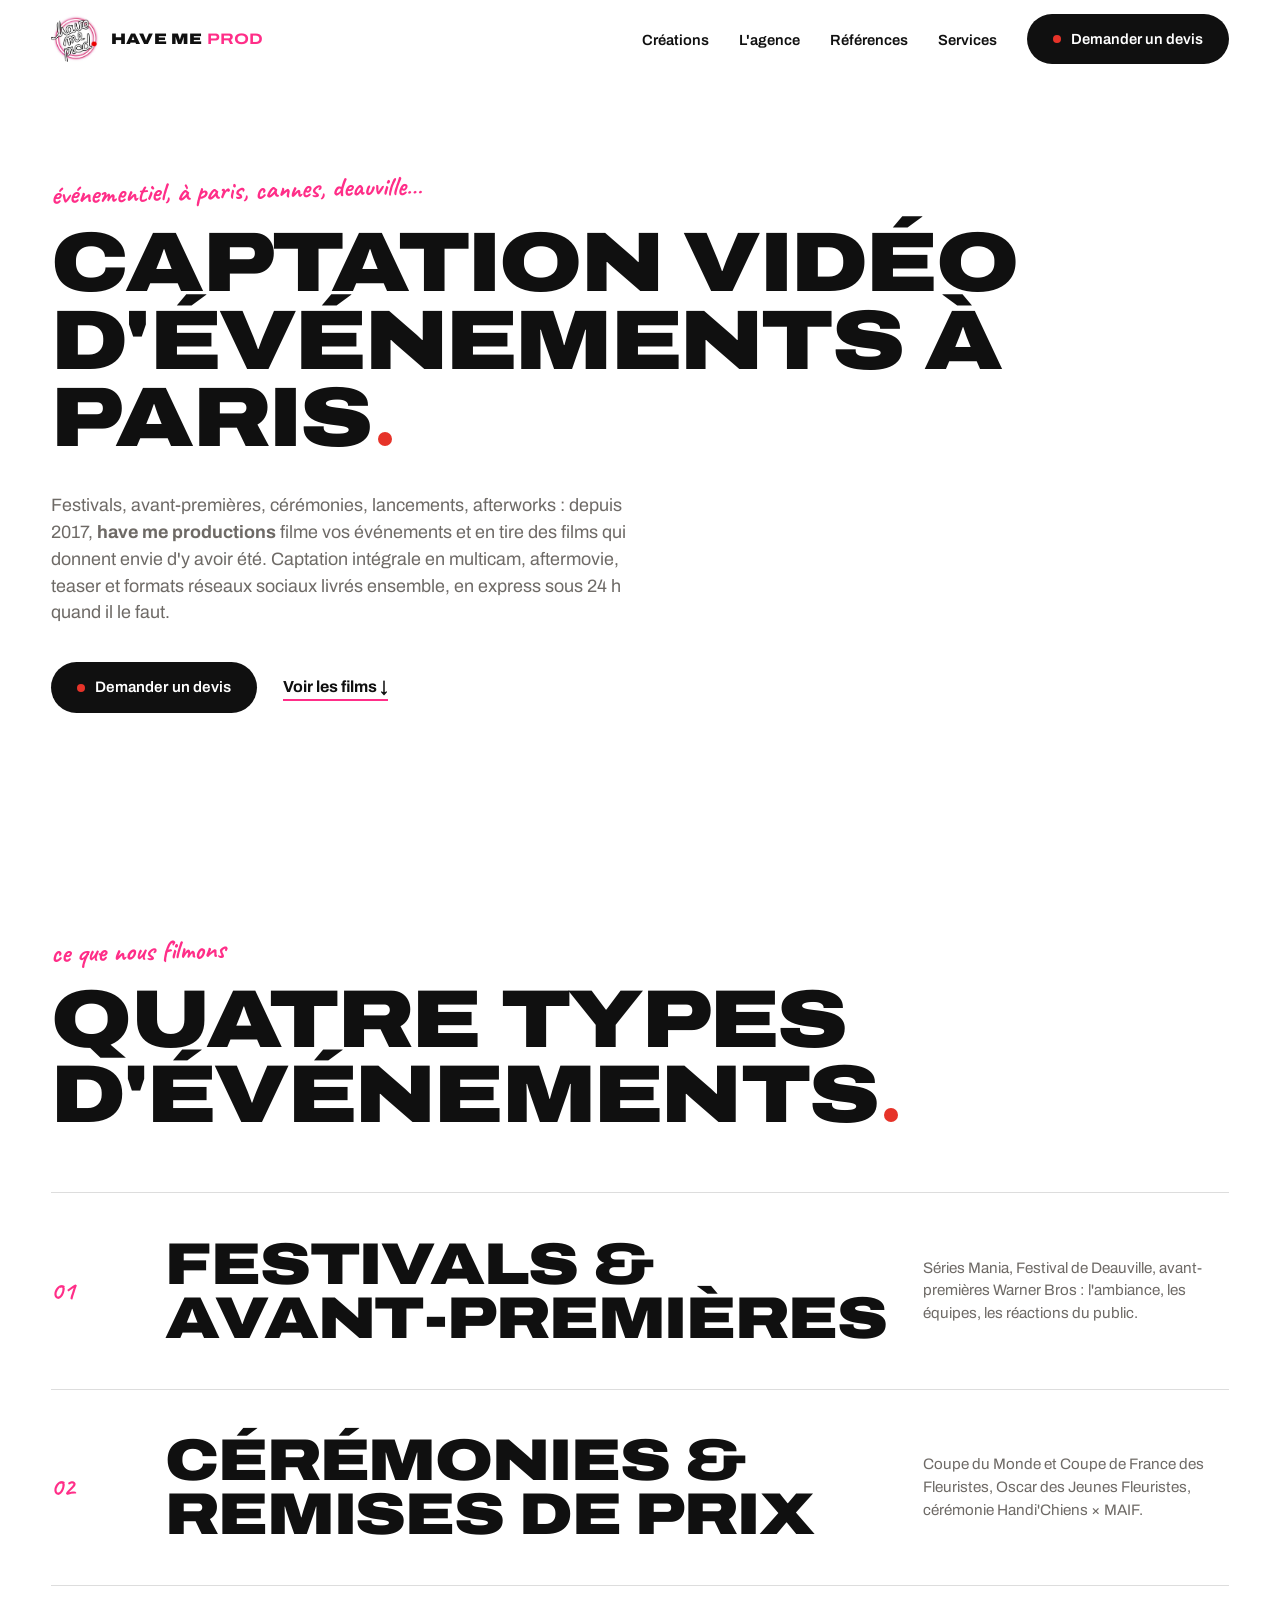
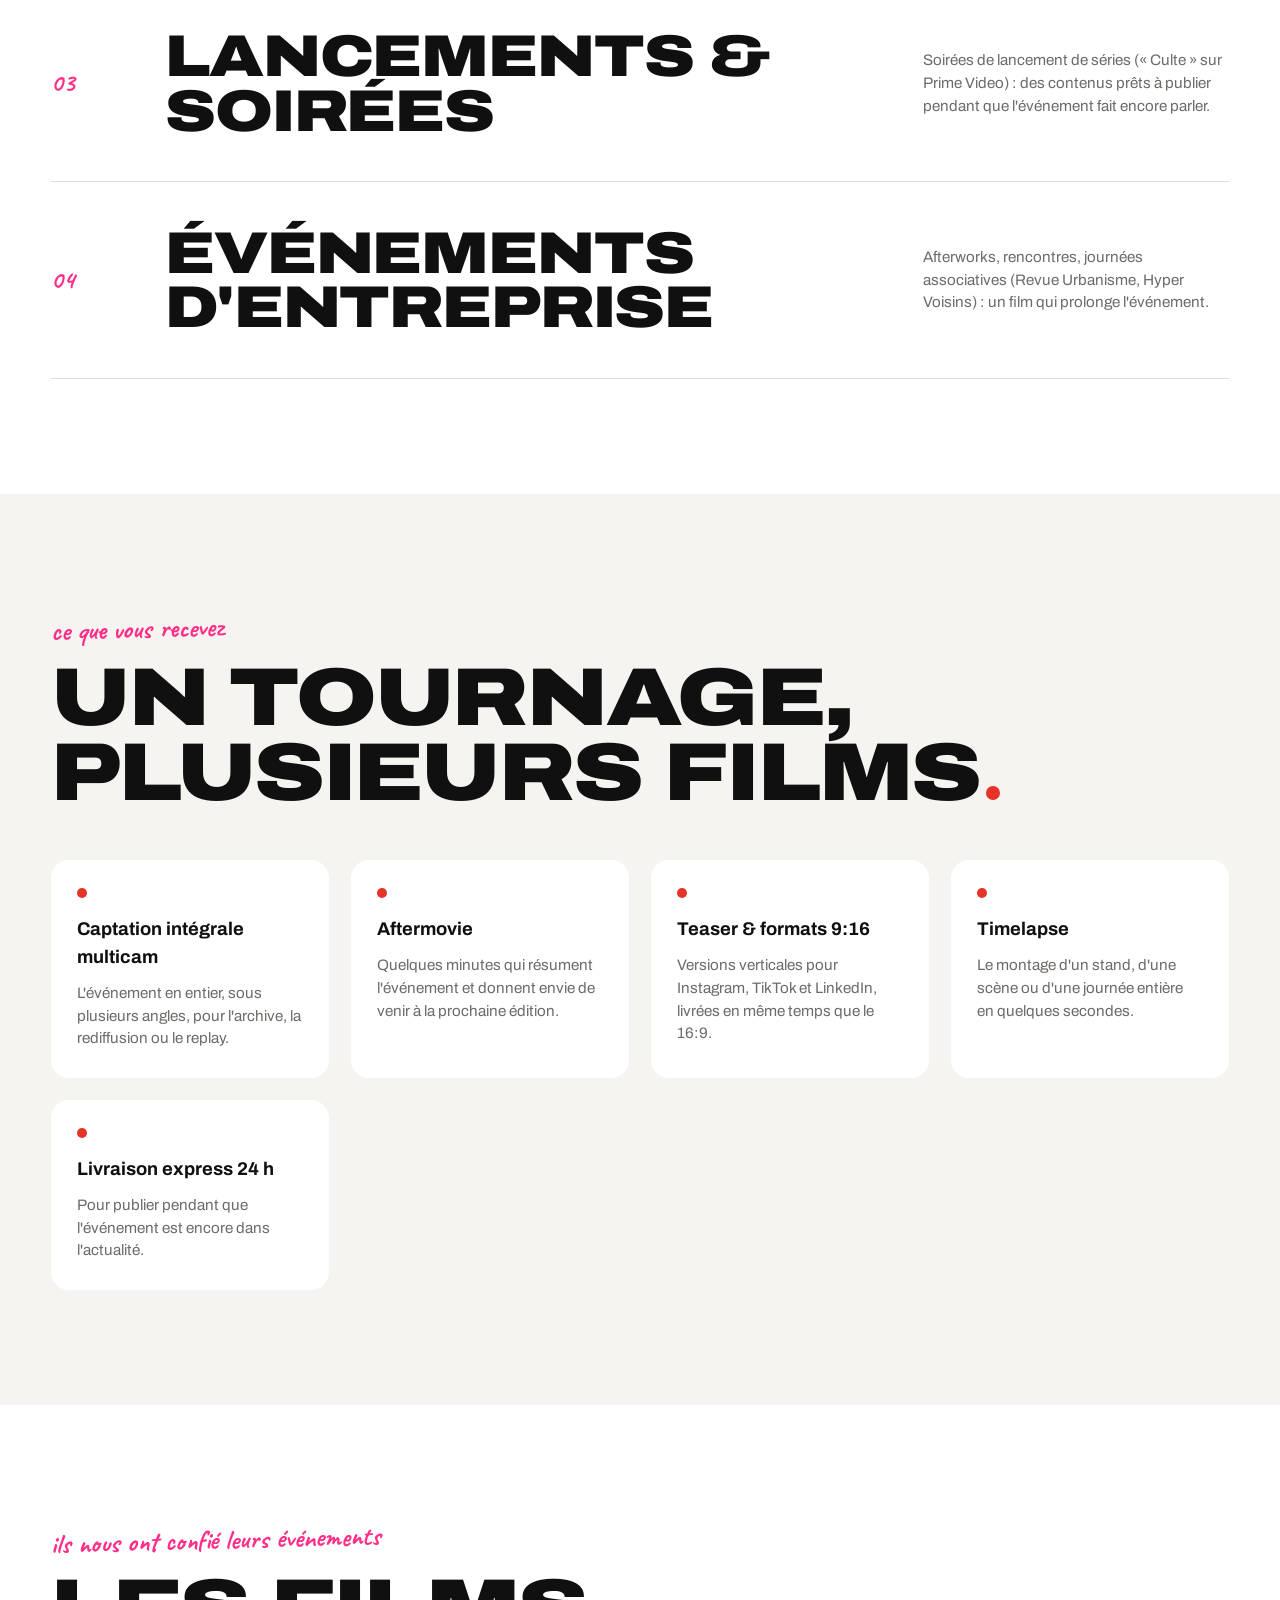
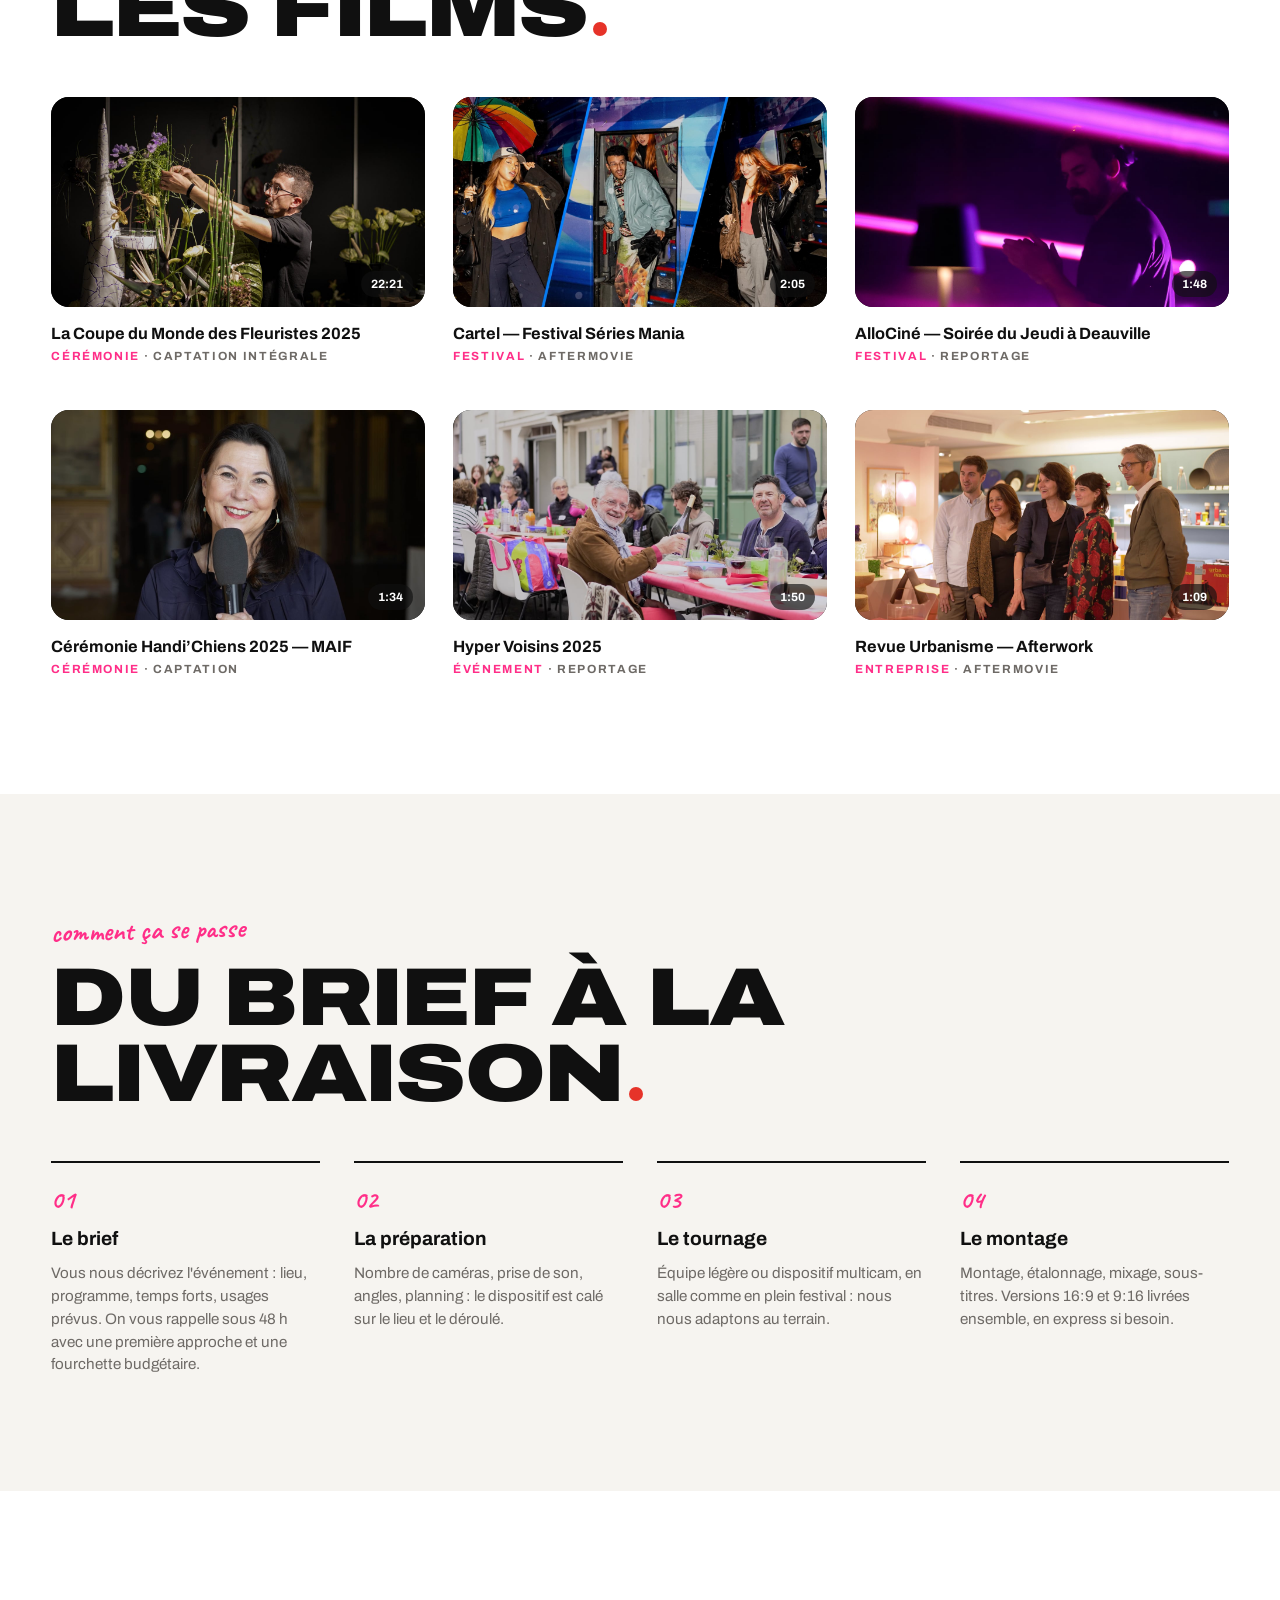
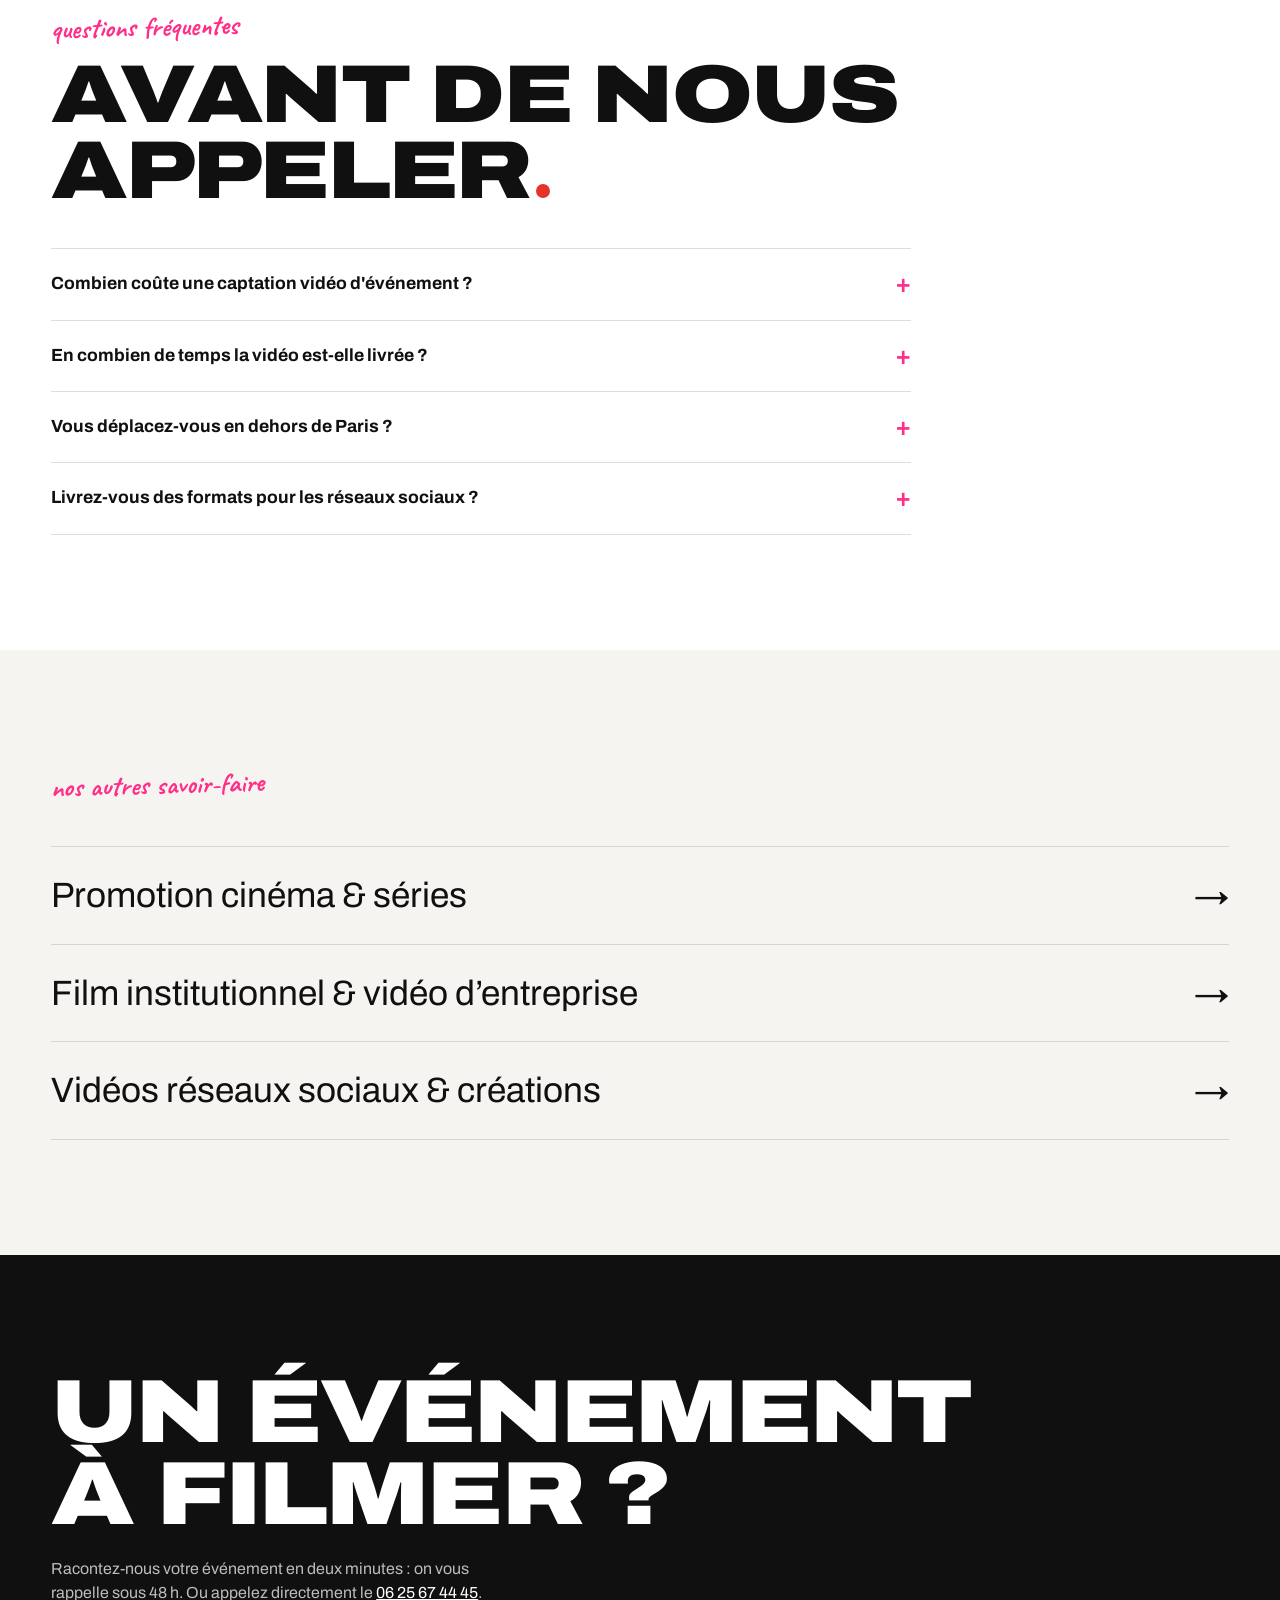
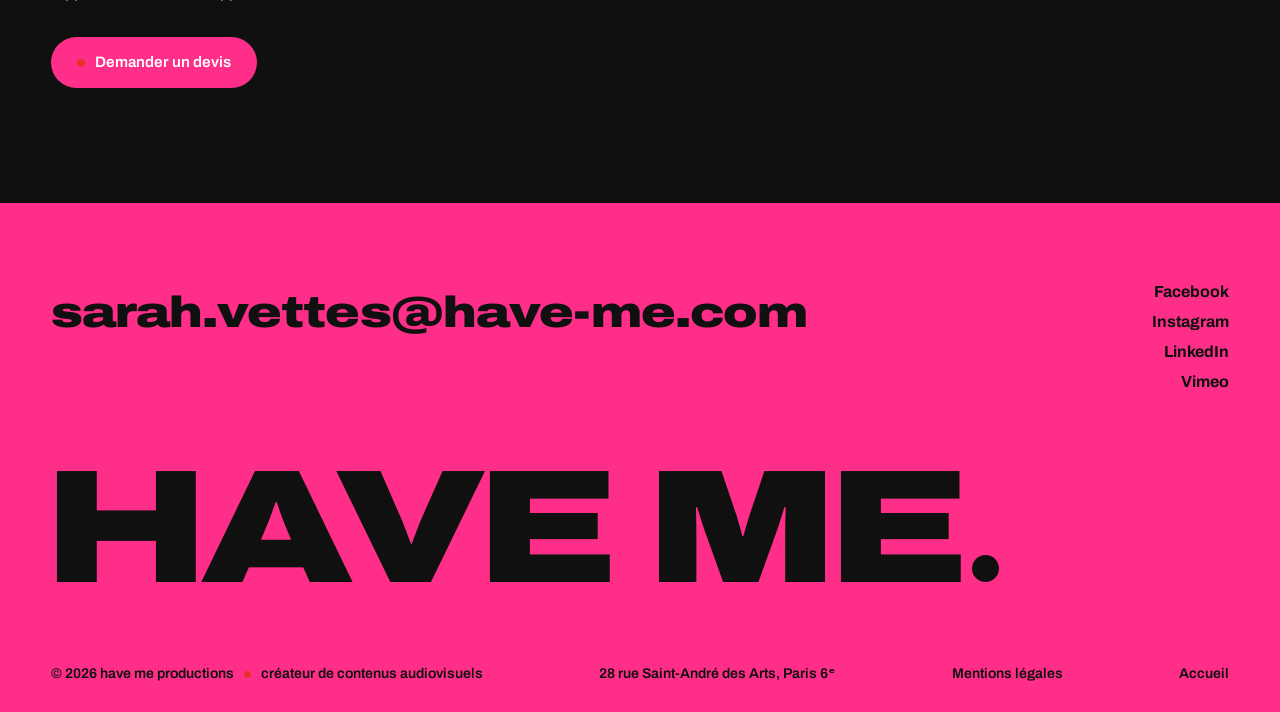
==== commit e62d4dc0: "Textes : tirets cadratins retirés, formulations plus directes" ====
--- a/captation-video-evenement/index.html
+++ b/captation-video-evenement/index.html
@@ -125,7 +125,7 @@
 <body class="page-service">
 
 <header class="header">
-  <a class="header__logo" href="../" aria-label="have me productions — accueil">
+  <a class="header__logo" href="../" aria-label="have me productions, accueil">
     <img src="../public/logohaveme.jpeg" alt="Logo have me prod" width="48" height="48">
     <span class="header__nom">have me<b>prod</b></span>
   </a>
@@ -146,7 +146,7 @@
 <main>
   <section class="ps-hero">
     <div class="section__inner">
-      <span class="eyebrow">événementiel — paris, cannes, deauville…</span>
+      <span class="eyebrow">événementiel, à paris, cannes, deauville…</span>
       <h1 class="titre">Captation vidéo d'événements à <span class="nowrap">Paris<span class="point" aria-hidden="true"></span></span></h1>
       <p class="ps-hero__lead">
         Festivals, avant-premières, cérémonies, lancements, afterworks : depuis 2017,
